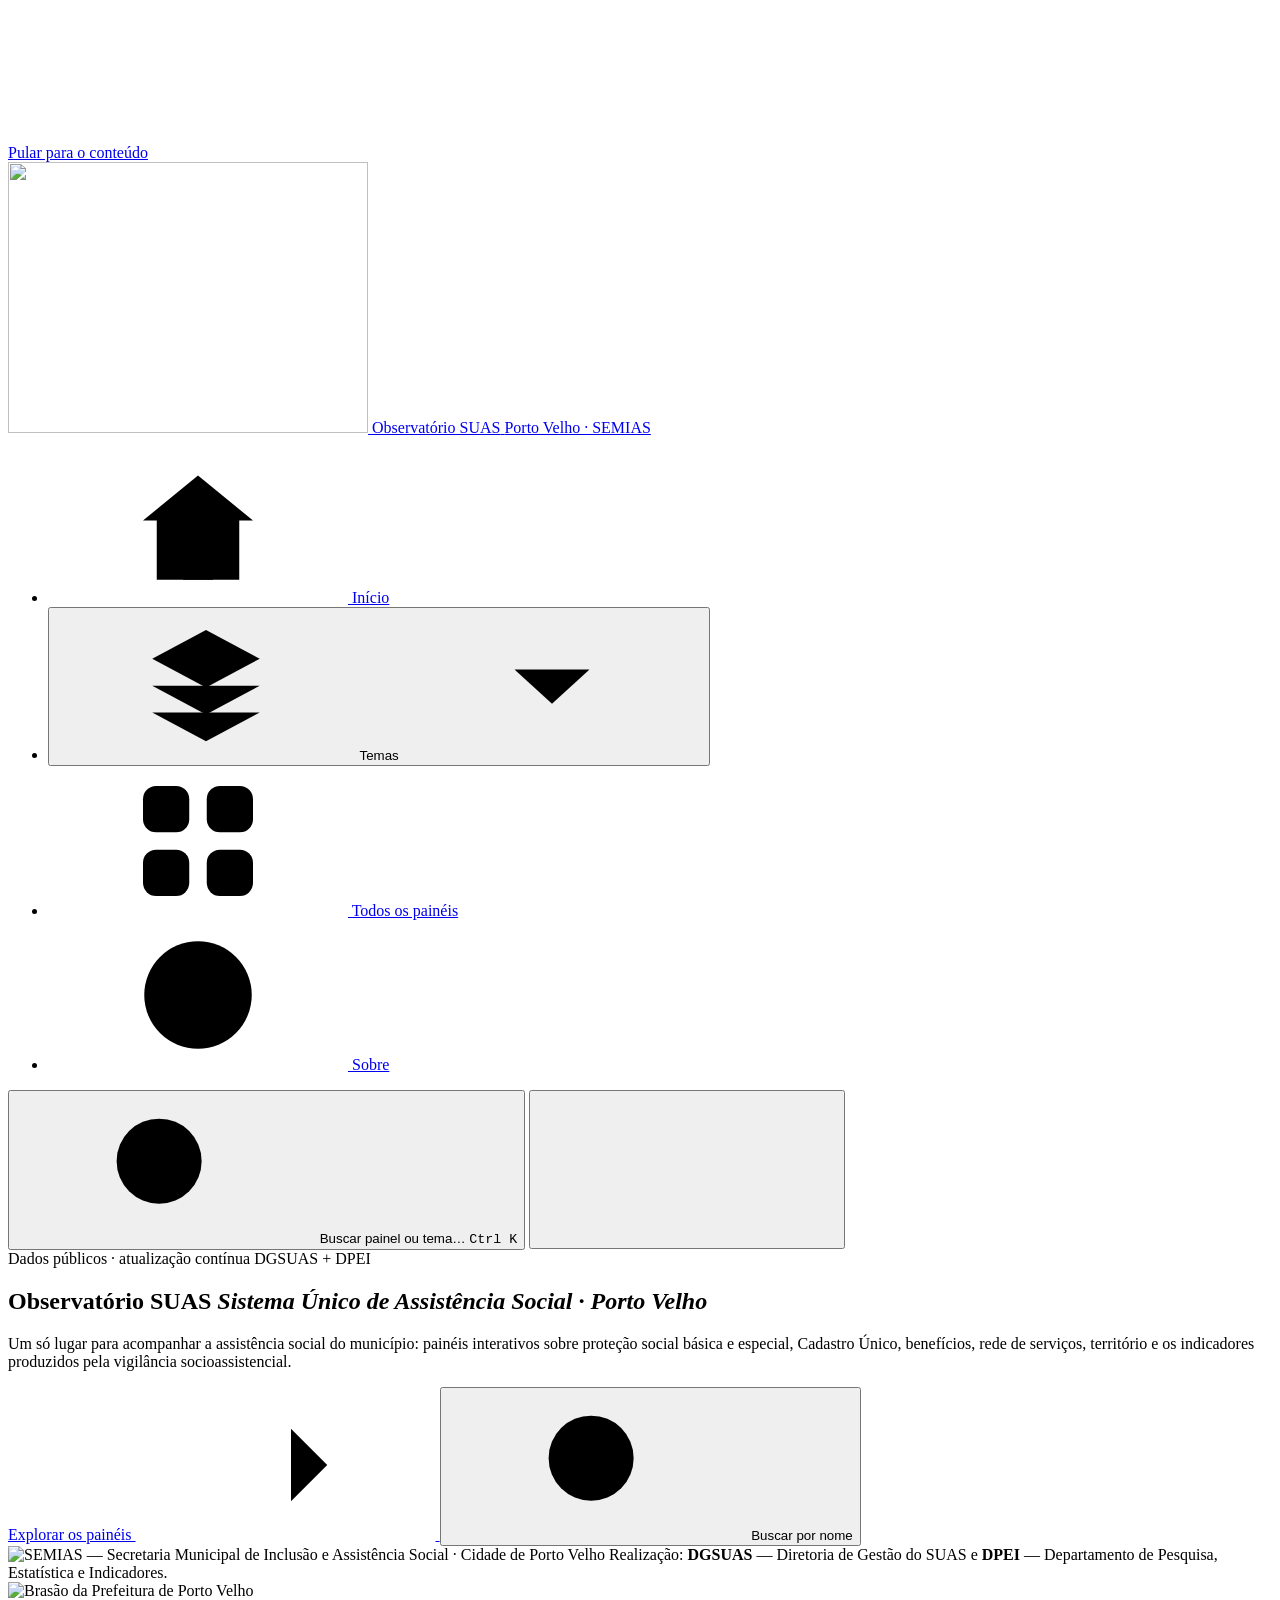
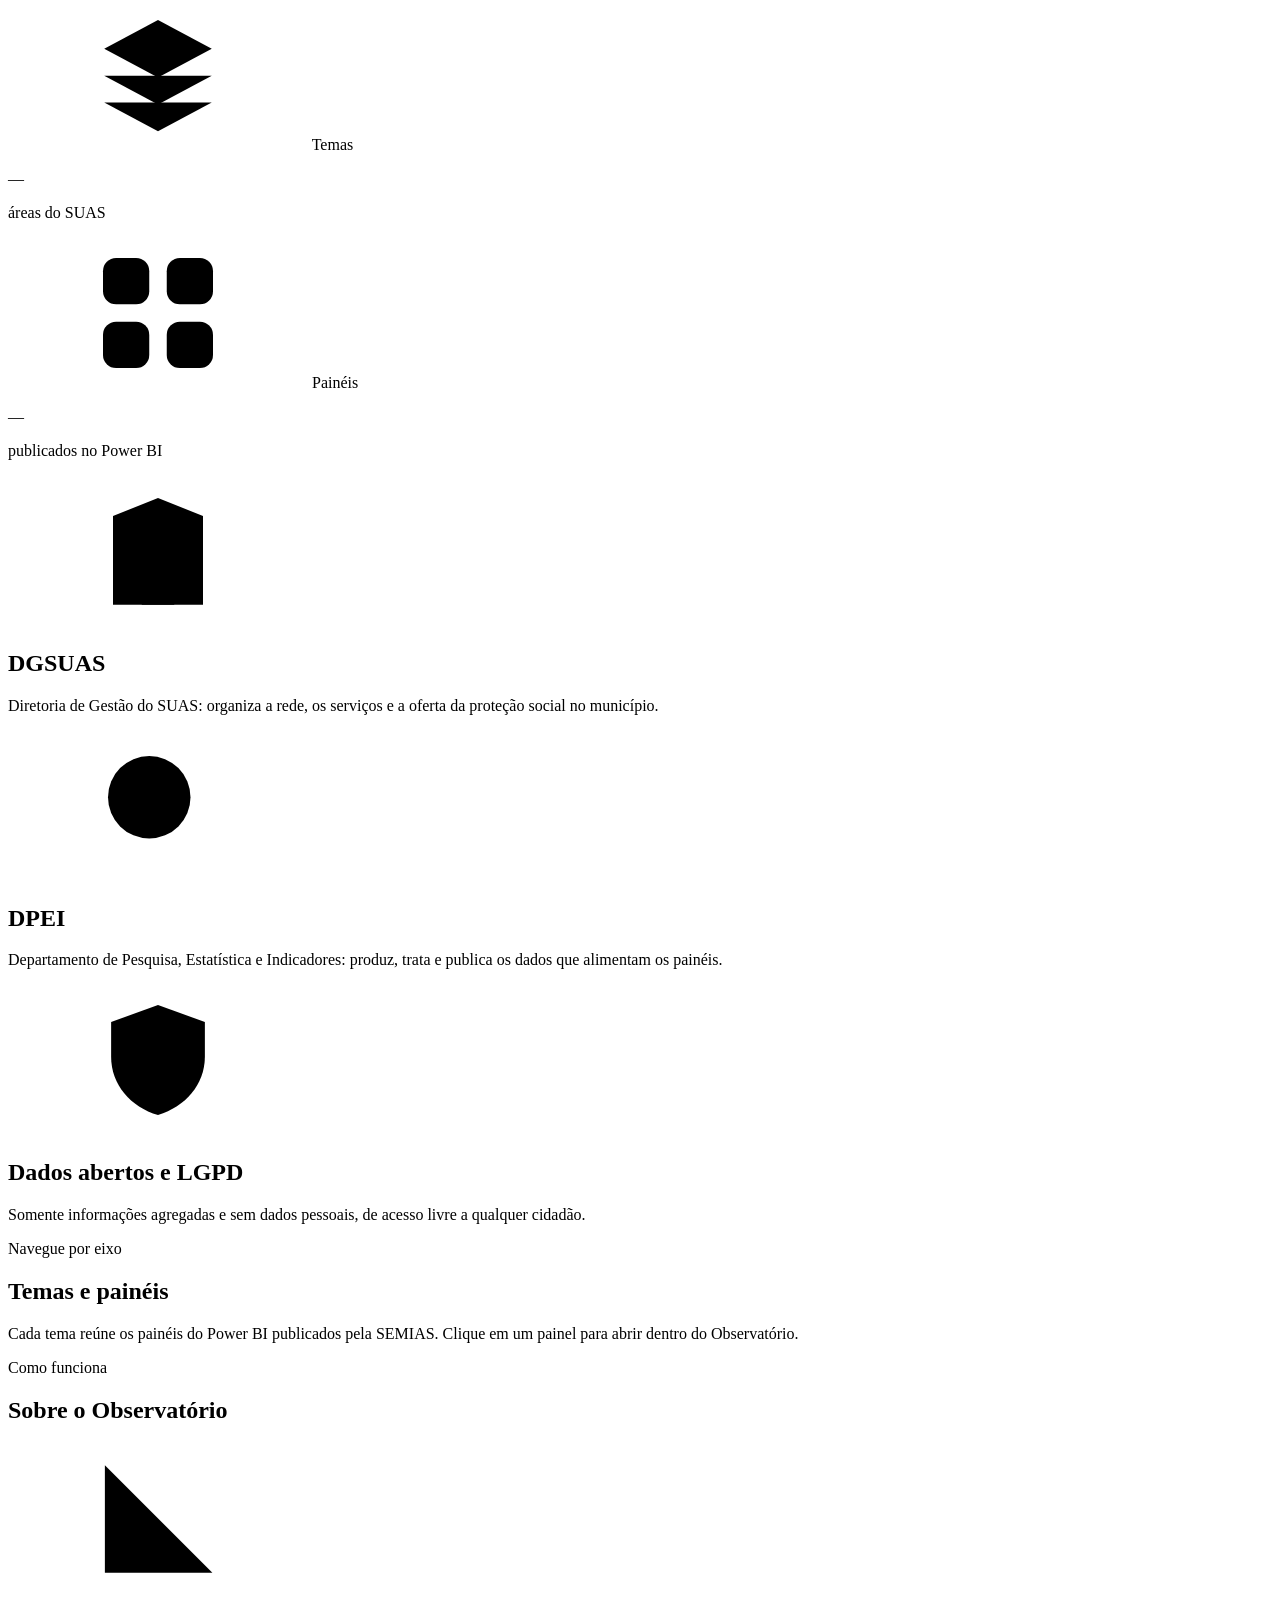
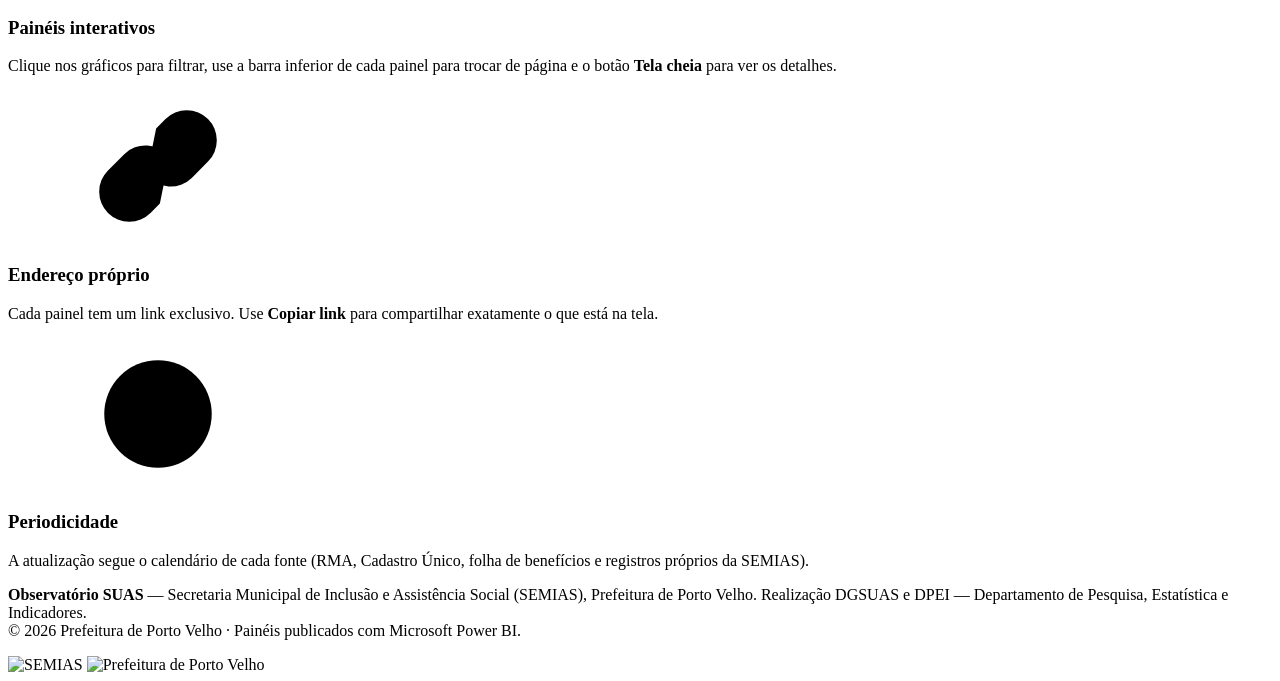
==== index.html @ 1fc196a1 "Add files via upload" ====
<!DOCTYPE html>
<html lang="pt-BR">
<head>
  <meta charset="utf-8">
  <meta name="viewport" content="width=device-width, initial-scale=1, viewport-fit=cover">
  <title>Observatório SUAS — Sistema Único de Assistência Social | Porto Velho</title>
  <meta name="description" content="Painéis públicos e interativos do Sistema Único de Assistência Social de Porto Velho. Realização: DGSUAS e DPEI — Departamento de Pesquisa, Estatística e Indicadores da SEMIAS.">

  <!-- Segurança: só executa scripts/estilos do próprio site e só incorpora iframes do Power BI -->
  <meta http-equiv="Content-Security-Policy" content="default-src 'self'; script-src 'self'; style-src 'self'; font-src 'self'; img-src 'self' data:; frame-src https://app.powerbi.com; connect-src 'self'; manifest-src 'self'; object-src 'none'; base-uri 'self'; form-action 'none'; upgrade-insecure-requests">
  <meta name="referrer" content="strict-origin-when-cross-origin">

  <!-- Identidade / PWA -->
  <meta name="theme-color" content="#eceff5">
  <meta name="color-scheme" content="light">
  <link rel="icon" href="assets/img/favicon.ico" sizes="any">
  <link rel="icon" href="assets/img/favicon-32.png" type="image/png" sizes="32x32">
  <link rel="apple-touch-icon" href="assets/img/apple-touch-icon.png">
  <link rel="manifest" href="site.webmanifest">

  <!-- Compartilhamento -->
  <meta property="og:type" content="website">
  <meta property="og:locale" content="pt_BR">
  <meta property="og:site_name" content="Observatório SUAS — Porto Velho">
  <meta property="og:title" content="Observatório SUAS — Sistema Único de Assistência Social">
  <meta property="og:description" content="Painéis públicos e interativos do SUAS em Porto Velho. Realização DGSUAS e DPEI/SEMIAS.">
  <meta property="og:image" content="assets/img/og-image.png">
  <meta property="og:image:width" content="1200">
  <meta property="og:image:height" content="630">
  <meta property="og:image:alt" content="Observatório SUAS — Prefeitura de Porto Velho">
  <meta name="twitter:card" content="summary_large_image">

  <!-- Desempenho -->
  <link rel="preload" href="assets/fonts/inter-latin-wght-normal.woff2" as="font" type="font/woff2" crossorigin>
  <link rel="preconnect" href="https://app.powerbi.com">
  <link rel="dns-prefetch" href="https://app.powerbi.com">

  <link rel="stylesheet" href="assets/css/styles.css">

  <script src="assets/js/catalogo.js" defer></script>
  <script src="assets/js/app.js" defer></script>

  <script type="application/ld+json">
  {
    "@context": "https://schema.org",
    "@type": "WebSite",
    "name": "Observatório SUAS — Porto Velho",
    "inLanguage": "pt-BR",
    "description": "Painéis públicos e interativos do Sistema Único de Assistência Social do município de Porto Velho (RO).",
    "publisher": {
      "@type": "GovernmentOrganization",
      "name": "Secretaria Municipal de Inclusão e Assistência Social (SEMIAS) — Prefeitura de Porto Velho"
    },
    "about": { "@type": "City", "name": "Porto Velho", "containedInPlace": { "@type": "State", "name": "Rondônia" } }
  }
  </script>
</head>
<body>
  <a class="pular-link" href="#principal">Pular para o conteúdo</a>

  <!-- ===================== ÍCONES (sprite SVG) =====================
       Traço de 1.65, cantos arredondados, geometria simples.
       Uso: <svg class="icone"><use href="#i-nome"/></svg>            -->
  <svg class="sprite" aria-hidden="true" focusable="false" xmlns="http://www.w3.org/2000/svg">
    <defs>
      <!-- Temas do SUAS -->
      <symbol id="i-radar" viewBox="0 0 24 24"><circle cx="12" cy="12" r="8.6"/><circle cx="12" cy="12" r="4.5"/><circle cx="12" cy="12" r="1"/><path d="M12 12 18.1 5.9"/></symbol>
      <symbol id="i-casa-coracao" viewBox="0 0 24 24"><path d="M3 10.6 12 3.4l9 7.2"/><path d="M5.5 9.6V20.3h13V9.6"/><path d="M12 17.6s-2.9-1.8-2.9-3.6a1.65 1.65 0 0 1 2.9-1 1.65 1.65 0 0 1 2.9 1c0 1.8-2.9 3.6-2.9 3.6z"/></symbol>
      <symbol id="i-escudo-pessoas" viewBox="0 0 24 24"><path d="M12 3.2 4.5 5.9v5.6c0 4.4 3.1 8 7.5 9.3 4.4-1.3 7.5-4.9 7.5-9.3V5.9z"/><circle cx="12" cy="10.2" r="2.1"/><path d="M8.5 16.6a3.7 3.7 0 0 1 7 0"/></symbol>
      <symbol id="i-identidade" viewBox="0 0 24 24"><rect x="2.6" y="5" width="18.8" height="14" rx="2.6"/><circle cx="8.6" cy="10.9" r="2"/><path d="M5.5 16.2a3.4 3.4 0 0 1 6.2 0"/><path d="M14.6 10h4.4M14.6 13.4h4.4"/></symbol>
      <symbol id="i-mao-moeda" viewBox="0 0 24 24"><circle cx="12" cy="6.8" r="3.4"/><path d="M12.2 4.8v4"/><path d="M13.2 5.6c-.3-.4-.7-.6-1.2-.6-.7 0-1.2.4-1.2.9s.5.8 1.2.9 1.2.4 1.2.9-.5 1-1.2 1c-.5 0-1-.2-1.2-.6"/><path d="M2.8 15h3.4l2.2 1.6h3.1a1.55 1.55 0 0 1 0 3.1H8.3"/><path d="M11.1 16.6h2.6l4.7-1.9a1.75 1.75 0 0 1 1.8 2.8l-4.3 3.1a3.7 3.7 0 0 1-2.2.7H6.4L2.8 19.6"/></symbol>
      <symbol id="i-grupo" viewBox="0 0 24 24"><circle cx="9" cy="8.8" r="3.1"/><path d="M3.2 18.6a5.8 5.8 0 0 1 11.6 0"/><path d="M16.2 6.4a3.1 3.1 0 0 1 0 5.4M17.9 14.5a5.7 5.7 0 0 1 3 4.1"/></symbol>
      <symbol id="i-cesta" viewBox="0 0 24 24"><path d="M3 9.4h18l-1.7 8.4a2.2 2.2 0 0 1-2.2 1.8H6.9a2.2 2.2 0 0 1-2.2-1.8z"/><path d="m8.5 9.4 2.6-5.2M15.5 9.4 12.9 4.2"/><path d="M9.4 13v3.2M14.6 13v3.2"/></symbol>
      <symbol id="i-rede" viewBox="0 0 24 24"><circle cx="12" cy="4.9" r="2.3"/><circle cx="5" cy="18" r="2.3"/><circle cx="19" cy="18" r="2.3"/><path d="m10.4 6.6-3.8 9.2M13.6 6.6l3.8 9.2M7.3 18h9.4"/></symbol>
      <symbol id="i-mapa" viewBox="0 0 24 24"><path d="M9 4.8 3.6 6.9v12.3L9 17.1l6 2.1 5.4-2.1V4.8L15 6.9z"/><path d="M9 4.8v12.3M15 6.9v12.3"/></symbol>
      <symbol id="i-grafico" viewBox="0 0 24 24"><path d="M3.5 3.4v17.2h17.2"/><path d="M7.6 16.8v-4.2M12 16.8V9.4M16.4 16.8V6.6"/></symbol>
      <symbol id="i-capacitacao" viewBox="0 0 24 24"><path d="M12 3.6 2.8 8.2 12 12.8l9.2-4.6z"/><path d="M6.6 10.6v4.6c0 1.6 2.4 2.9 5.4 2.9s5.4-1.3 5.4-2.9v-4.6"/><path d="M21.2 8.2v5.4"/></symbol>
      <symbol id="i-carteira" viewBox="0 0 24 24"><rect x="2.8" y="5.6" width="18.4" height="13.2" rx="2.6"/><path d="M2.8 9.6h18.4"/><circle cx="17.2" cy="14.4" r="1.15"/></symbol>
      <symbol id="i-balanca" viewBox="0 0 24 24"><path d="M12 6.4v13.4M8.4 19.8h7.2"/><path d="M4.6 7.6 12 6l7.4 1.6"/><path d="M2.4 13.4 4.6 8l2.2 5.4a2.4 2.4 0 0 1-4.4 0z"/><path d="M17.2 13.9 19.4 8.5l2.2 5.4a2.4 2.4 0 0 1-4.4 0z"/><circle cx="12" cy="4.6" r="1.1"/></symbol>
      <symbol id="i-predio" viewBox="0 0 24 24"><path d="M3 20.6h18"/><path d="M4.8 20.6V6.4L12 3.5l7.2 2.9v14.2"/><path d="M9.4 20.6v-4.4h5.2v4.4"/><path d="M9 8.9h1.6M13.4 8.9H15M9 12.5h1.6M13.4 12.5H15"/></symbol>
      <symbol id="i-lupa-dados" viewBox="0 0 24 24"><circle cx="10.6" cy="10.6" r="6.6"/><path d="m20 20-4.6-4.6"/><path d="M8.4 12.6v-2.2M10.6 12.6V8.4M12.8 12.6V9.6"/></symbol>

      <!-- Interface -->
      <symbol id="i-inicio" viewBox="0 0 24 24"><path d="M3.2 10.8 12 3.6l8.8 7.2"/><path d="M5.4 9.8v10.5h13.2V9.8"/><path d="M9.6 20.3v-5.4h4.8v5.4"/></symbol>
      <symbol id="i-camadas" viewBox="0 0 24 24"><path d="m12 3.2 8.6 4.6L12 12.4 3.4 7.8z"/><path d="m3.4 12.1 8.6 4.6 8.6-4.6"/><path d="m3.4 16.4 8.6 4.6 8.6-4.6"/></symbol>
      <symbol id="i-grade" viewBox="0 0 24 24"><rect x="3.2" y="3.2" width="7.4" height="7.4" rx="2.1"/><rect x="13.4" y="3.2" width="7.4" height="7.4" rx="2.1"/><rect x="3.2" y="13.4" width="7.4" height="7.4" rx="2.1"/><rect x="13.4" y="13.4" width="7.4" height="7.4" rx="2.1"/></symbol>
      <symbol id="i-seta-baixo" viewBox="0 0 24 24"><path d="m6 9.5 6 5.5 6-5.5"/></symbol>
      <symbol id="i-seta-direita" viewBox="0 0 24 24"><path d="M4.6 12h14"/><path d="m12.8 6.2 5.8 5.8-5.8 5.8"/></symbol>
      <symbol id="i-seta-cima" viewBox="0 0 24 24"><path d="M12 19.6V4.8"/><path d="m6.2 10.6 5.8-5.8 5.8 5.8"/></symbol>
      <symbol id="i-menu" viewBox="0 0 24 24"><path d="M4 7.2h16M4 12h16M4 16.8h16"/></symbol>
      <symbol id="i-fechar" viewBox="0 0 24 24"><path d="m6.2 6.2 11.6 11.6M17.8 6.2 6.2 17.8"/></symbol>
      <symbol id="i-busca" viewBox="0 0 24 24"><circle cx="10.9" cy="10.9" r="6.8"/><path d="m20 20-4.3-4.3"/></symbol>
      <symbol id="i-recarregar" viewBox="0 0 24 24"><path d="M20.2 11.3a8.2 8.2 0 1 0-2.4 6"/><path d="M20.4 4.6v6.8h-6.8"/></symbol>
      <symbol id="i-link" viewBox="0 0 24 24"><path d="M10.2 13.4a4.8 4.8 0 0 0 7.2.5l2.6-2.6a4.8 4.8 0 1 0-6.8-6.8l-1.5 1.5"/><path d="M13.8 10.6a4.8 4.8 0 0 0-7.2-.5L4 12.7a4.8 4.8 0 1 0 6.8 6.8l1.5-1.5"/></symbol>
      <symbol id="i-nova-aba" viewBox="0 0 24 24"><path d="M14 4.2h5.8V10"/><path d="M19.8 4.2 11.4 12.6"/><path d="M18 14.2v5.1a1.6 1.6 0 0 1-1.6 1.6H5a1.6 1.6 0 0 1-1.6-1.6V7.9A1.6 1.6 0 0 1 5 6.3h5.1"/></symbol>
      <symbol id="i-tela-cheia" viewBox="0 0 24 24"><path d="M4 9.2V4h5.2M20 9.2V4h-5.2M4 14.8V20h5.2M20 14.8V20h-5.2"/></symbol>
      <symbol id="i-sair-tela-cheia" viewBox="0 0 24 24"><path d="M9.2 4v5.2H4M14.8 4v5.2H20M9.2 20v-5.2H4M14.8 20v-5.2H20"/></symbol>
      <symbol id="i-info" viewBox="0 0 24 24"><circle cx="12" cy="12" r="8.6"/><path d="M12 11.2v5M12 7.9h.01"/></symbol>
      <symbol id="i-alerta" viewBox="0 0 24 24"><path d="M10.6 4.3 2.7 18a1.6 1.6 0 0 0 1.4 2.4h15.8a1.6 1.6 0 0 0 1.4-2.4L13.4 4.3a1.6 1.6 0 0 0-2.8 0z"/><path d="M12 9.6v4.3M12 17.2h.01"/></symbol>
      <symbol id="i-relogio" viewBox="0 0 24 24"><circle cx="12" cy="12" r="8.6"/><path d="M12 7.2V12l3.1 1.9"/></symbol>
      <symbol id="i-enter" viewBox="0 0 24 24"><path d="M19.6 5v5.6a2.2 2.2 0 0 1-2.2 2.2H4.6"/><path d="m8.6 8.6-4 4.2 4 4.2"/></symbol>
      <symbol id="i-escudo-ok" viewBox="0 0 24 24"><path d="M12 3.2 4.5 5.9v5.6c0 4.4 3.1 8 7.5 9.3 4.4-1.3 7.5-4.9 7.5-9.3V5.9z"/><path d="m8.8 11.9 2.2 2.2 4.2-4.3"/></symbol>
    </defs>
  </svg>

  <div class="app" data-vista="inicio">

    <!-- ===================== BARRA SUPERIOR ===================== -->
    <header class="barra vidro">
      <a class="marca" href="#/" aria-label="Observatório SUAS — página inicial">
        <img class="marca__simbolo" src="assets/img/simbolo-pvh.png" alt="" width="360" height="271" decoding="async">
        <span class="marca__texto">
          <span class="marca__nome">Observatório SUAS</span>
          <span class="marca__sub">Porto Velho · SEMIAS</span>
        </span>
      </a>

      <span class="barra__divisor" aria-hidden="true"></span>

      <nav aria-label="Navegação principal">
        <ul class="menu" role="list">
          <li>
            <a class="menu__botao" href="#/" data-rota-inicio>
              <svg class="icone" aria-hidden="true" focusable="false"><use href="#i-inicio"/></svg>
              Início
            </a>
          </li>
          <li>
            <button class="menu__botao" id="botao-mega" type="button" aria-expanded="false" aria-controls="mega" aria-haspopup="true">
              <svg class="icone" aria-hidden="true" focusable="false"><use href="#i-camadas"/></svg>
              Temas
              <svg class="icone menu__seta" aria-hidden="true" focusable="false"><use href="#i-seta-baixo"/></svg>
            </button>
          </li>
          <li>
            <a class="menu__botao" href="#/#temas" data-ancora="temas">
              <svg class="icone" aria-hidden="true" focusable="false"><use href="#i-grade"/></svg>
              Todos os painéis
            </a>
          </li>
          <li>
            <a class="menu__botao" href="#/#sobre" data-ancora="sobre">
              <svg class="icone" aria-hidden="true" focusable="false"><use href="#i-info"/></svg>
              Sobre
            </a>
          </li>
        </ul>
      </nav>

      <div class="barra__acoes">
        <button class="busca-gatilho" id="abrir-paleta" type="button" aria-haspopup="dialog">
          <svg class="icone" aria-hidden="true" focusable="false"><use href="#i-busca"/></svg>
          <span class="busca-gatilho__texto">Buscar painel ou tema…</span>
          <kbd class="tecla" aria-hidden="true">Ctrl K</kbd>
        </button>
        <button class="botao-icone barra__hamburguer" id="botao-gaveta" type="button" aria-expanded="false" aria-controls="gaveta" aria-label="Abrir menu">
          <svg class="icone" aria-hidden="true" focusable="false"><use href="#i-menu"/></svg>
        </button>
      </div>

      <!-- Mega-menu de temas -->
      <div class="mega" id="mega" role="region" aria-label="Temas do Observatório" hidden>
        <div class="mega__cabecalho">
          <span class="rotulo">Temas do SUAS</span>
          <p class="mega__dica">Use <kbd class="tecla">Ctrl K</kbd> para buscar um painel pelo nome.</p>
        </div>
        <ul class="mega__grade" id="mega-grade" role="list"></ul>
      </div>
    </header>

    <!-- ===================== CONTEÚDO ===================== -->
    <main class="principal" id="principal" tabindex="-1">

      <!-- ---------- Página inicial ---------- -->
      <section class="vista vista--inicio" id="vista-inicio" aria-labelledby="titulo-inicio">

        <div class="heroi">
          <div class="heroi__painel vidro">
            <div class="heroi__topo">
              <span class="selo"><span class="selo__ponto"></span> Dados públicos · atualização contínua</span>
              <span class="selo"><span class="selo__ponto selo__ponto--azul"></span> DGSUAS + DPEI</span>
            </div>

            <h1 class="heroi__titulo" id="titulo-inicio" tabindex="-1" data-foco>
              Observatório SUAS
              <em>Sistema Único de Assistência Social · Porto Velho</em>
            </h1>

            <p class="heroi__descricao">
              Um só lugar para acompanhar a assistência social do município: painéis interativos sobre
              proteção social básica e especial, Cadastro Único, benefícios, rede de serviços, território
              e os indicadores produzidos pela vigilância socioassistencial.
            </p>

            <div class="heroi__acoes">
              <a class="botao botao--principal" href="#/#temas" data-ancora="temas">
                Explorar os painéis
                <svg class="icone" aria-hidden="true" focusable="false"><use href="#i-seta-direita"/></svg>
              </a>
              <button class="botao" type="button" id="heroi-buscar">
                <svg class="icone" aria-hidden="true" focusable="false"><use href="#i-busca"/></svg>
                Buscar por nome
              </button>
            </div>

            <div class="heroi__assinatura">
              <img src="assets/img/semias.png" alt="SEMIAS — Secretaria Municipal de Inclusão e Assistência Social · Cidade de Porto Velho" width="1000" height="213" loading="lazy" decoding="async">
              <span>
                Realização: <strong>DGSUAS</strong> — Diretoria de Gestão do SUAS e
                <strong>DPEI</strong> — Departamento de Pesquisa, Estatística e Indicadores.
              </span>
            </div>
          </div>

          <div class="aparte">
            <div class="vitrine vidro">
              <img class="vitrine__brasao" src="assets/img/brasao-pvh.png" alt="Brasão da Prefeitura de Porto Velho" width="420" height="561" loading="lazy" decoding="async">
            </div>
            <div class="indicadores">
              <div class="indicador vidro vidro--fino">
                <span class="indicador__rotulo">
                  <svg class="icone" aria-hidden="true" focusable="false"><use href="#i-camadas"/></svg>
                  Temas
                </span>
                <p class="indicador__valor" id="total-temas">—</p>
                <p class="indicador__nota">áreas do SUAS</p>
              </div>
              <div class="indicador indicador--verde vidro vidro--fino">
                <span class="indicador__rotulo">
                  <svg class="icone" aria-hidden="true" focusable="false"><use href="#i-grade"/></svg>
                  Painéis
                </span>
                <p class="indicador__valor" id="total-paineis">—</p>
                <p class="indicador__nota">publicados no Power BI</p>
              </div>
            </div>
          </div>
        </div>

        <div class="faixa">
          <div class="faixa__item vidro vidro--fino">
            <span class="faixa__icone"><svg class="icone" aria-hidden="true" focusable="false"><use href="#i-predio"/></svg></span>
            <div>
              <h2 class="faixa__titulo">DGSUAS</h2>
              <p class="faixa__texto">Diretoria de Gestão do SUAS: organiza a rede, os serviços e a oferta da proteção social no município.</p>
            </div>
          </div>
          <div class="faixa__item faixa__item--verde vidro vidro--fino">
            <span class="faixa__icone"><svg class="icone" aria-hidden="true" focusable="false"><use href="#i-lupa-dados"/></svg></span>
            <div>
              <h2 class="faixa__titulo">DPEI</h2>
              <p class="faixa__texto">Departamento de Pesquisa, Estatística e Indicadores: produz, trata e publica os dados que alimentam os painéis.</p>
            </div>
          </div>
          <div class="faixa__item faixa__item--amarelo vidro vidro--fino">
            <span class="faixa__icone"><svg class="icone" aria-hidden="true" focusable="false"><use href="#i-escudo-ok"/></svg></span>
            <div>
              <h2 class="faixa__titulo">Dados abertos e LGPD</h2>
              <p class="faixa__texto">Somente informações agregadas e sem dados pessoais, de acesso livre a qualquer cidadão.</p>
            </div>
          </div>
        </div>

        <div class="secao-topo" id="temas" tabindex="-1">
          <div class="secao-topo__texto">
            <span class="rotulo">Navegue por eixo</span>
            <h2 class="secao-titulo">Temas e painéis</h2>
            <p class="secao-descricao">Cada tema reúne os painéis do Power BI publicados pela SEMIAS. Clique em um painel para abrir dentro do Observatório.</p>
          </div>
          <div class="filtros" id="filtros" role="group" aria-label="Filtrar temas por eixo"></div>
        </div>

        <ul class="grade anima-entrada" id="grade-temas" role="list"></ul>
        <p class="grade__vazio vidro vidro--fino" id="grade-vazia" hidden>Nenhum tema neste eixo.</p>

        <div class="secao-topo" id="sobre" tabindex="-1">
          <div class="secao-topo__texto">
            <span class="rotulo">Como funciona</span>
            <h2 class="secao-titulo">Sobre o Observatório</h2>
          </div>
        </div>

        <div class="faixa">
          <div class="faixa__item vidro vidro--fino">
            <span class="faixa__icone"><svg class="icone" aria-hidden="true" focusable="false"><use href="#i-grafico"/></svg></span>
            <div>
              <h3 class="faixa__titulo">Painéis interativos</h3>
              <p class="faixa__texto">Clique nos gráficos para filtrar, use a barra inferior de cada painel para trocar de página e o botão <strong>Tela cheia</strong> para ver os detalhes.</p>
            </div>
          </div>
          <div class="faixa__item faixa__item--verde vidro vidro--fino">
            <span class="faixa__icone"><svg class="icone" aria-hidden="true" focusable="false"><use href="#i-link"/></svg></span>
            <div>
              <h3 class="faixa__titulo">Endereço próprio</h3>
              <p class="faixa__texto">Cada painel tem um link exclusivo. Use <strong>Copiar link</strong> para compartilhar exatamente o que está na tela.</p>
            </div>
          </div>
          <div class="faixa__item faixa__item--amarelo vidro vidro--fino">
            <span class="faixa__icone"><svg class="icone" aria-hidden="true" focusable="false"><use href="#i-relogio"/></svg></span>
            <div>
              <h3 class="faixa__titulo">Periodicidade</h3>
              <p class="faixa__texto">A atualização segue o calendário de cada fonte (RMA, Cadastro Único, folha de benefícios e registros próprios da SEMIAS).</p>
            </div>
          </div>
        </div>

        <footer class="rodape vidro">
          <p class="rodape__texto">
            <strong>Observatório SUAS</strong> — Secretaria Municipal de Inclusão e Assistência Social (SEMIAS),
            Prefeitura de Porto Velho. Realização DGSUAS e DPEI — Departamento de Pesquisa, Estatística e Indicadores.<br>
            © <span id="ano-atual">2026</span> Prefeitura de Porto Velho · Painéis publicados com Microsoft Power BI.
          </p>
          <div class="rodape__marcas">
            <img src="assets/img/semias.png" alt="SEMIAS" width="1000" height="213" loading="lazy" decoding="async">
            <img class="rodape__brasao" src="assets/img/brasao-pvh.png" alt="Prefeitura de Porto Velho" width="420" height="561" loading="lazy" decoding="async">
          </div>
        </footer>
      </section>

      <!-- ---------- Painel selecionado ---------- -->
      <section class="vista vista--painel" id="vista-painel" aria-labelledby="titulo-painel" hidden>
        <div class="contexto vidro">
          <nav class="migalhas" id="migalhas" aria-label="Você está aqui"><ol></ol></nav>
          <div class="contexto__acoes" id="acoes-painel">
            <button class="acao" id="acao-recarregar" type="button" title="Recarregar painel">
              <svg class="icone" aria-hidden="true" focusable="false"><use href="#i-recarregar"/></svg>
              <span class="acao__texto">Recarregar</span>
            </button>
            <button class="acao" id="acao-copiar" type="button" title="Copiar o link deste painel">
              <svg class="icone" aria-hidden="true" focusable="false"><use href="#i-link"/></svg>
              <span class="acao__texto">Copiar link</span>
            </button>
            <a class="acao" id="acao-nova-aba" href="#" target="_blank" rel="noopener noreferrer" title="Abrir no Power BI em nova aba">
              <svg class="icone" aria-hidden="true" focusable="false"><use href="#i-nova-aba"/></svg>
              <span class="acao__texto">Nova aba</span>
            </a>
            <button class="acao acao--principal" id="acao-tela-cheia" type="button" aria-pressed="false" title="Ver em tela cheia">
              <svg class="icone" aria-hidden="true" focusable="false"><use href="#i-tela-cheia"/></svg>
              <span class="acao__texto">Tela cheia</span>
            </button>
          </div>
          <h1 class="contexto__titulo" id="titulo-painel" tabindex="-1" data-foco>Painel</h1>
        </div>

        <nav class="abas vidro vidro--fino" id="abas" aria-label="Painéis deste tema" hidden></nav>

        <div class="palco-moldura vidro" id="palco-moldura">
          <div class="palco" id="palco">
            <div class="carregando" id="carregando" role="status">
              <div class="esqueleto" aria-hidden="true">
                <span class="esqueleto__linha esqueleto__linha--topo">
                  <span class="esqueleto__bloco"></span><span class="esqueleto__bloco"></span><span class="esqueleto__bloco"></span>
                </span>
                <span class="esqueleto__linha esqueleto__linha--kpi">
                  <span class="esqueleto__bloco"></span><span class="esqueleto__bloco"></span><span class="esqueleto__bloco"></span><span class="esqueleto__bloco"></span>
                </span>
                <span class="esqueleto__linha esqueleto__linha--grafico">
                  <span class="esqueleto__bloco"></span><span class="esqueleto__bloco"></span>
                </span>
              </div>
              <p class="carregando__rodape">Carregando painel…</p>
            </div>

            <div class="aviso" id="aviso-lentidao" role="status" hidden>
              <p><strong>O painel está demorando para carregar.</strong><br>A conexão pode estar lenta ou o Power BI indisponível no momento.</p>
              <a class="botao botao--principal" id="aviso-nova-aba" href="#" target="_blank" rel="noopener noreferrer">
                Abrir direto no Power BI
                <svg class="icone" aria-hidden="true" focusable="false"><use href="#i-nova-aba"/></svg>
              </a>
            </div>

            <div class="pendente" id="pendente" hidden>
              <div class="pendente__caixa">
                <span class="pendente__icone"><svg class="icone" aria-hidden="true" focusable="false"><use href="#i-alerta"/></svg></span>
                <h2>Painel ainda não publicado</h2>
                <p>Este painel já está previsto na estrutura do Observatório, mas o link do Power BI ainda não foi informado.</p>
                <p>Para publicá-lo, adicione o endereço em <code>assets/js/catalogo.js</code>.</p>
              </div>
            </div>
          </div>
        </div>
      </section>

      <!-- ---------- Rota inexistente ---------- -->
      <section class="vista vista--vazia" id="vista-nao-encontrado" aria-labelledby="titulo-404" hidden>
        <div class="estado-vazio vidro">
          <p class="estado-vazio__codigo" aria-hidden="true">404</p>
          <h1 id="titulo-404" tabindex="-1" data-foco>Painel não encontrado</h1>
          <p>O endereço pode ter mudado ou o painel foi removido. Procure pelo tema no menu ou volte ao início.</p>
          <a class="botao botao--principal" href="#/">
            Voltar ao início
            <svg class="icone" aria-hidden="true" focusable="false"><use href="#i-seta-direita"/></svg>
          </a>
        </div>
      </section>
    </main>
  </div>

  <!-- ===================== GAVETA (mobile) ===================== -->
  <div class="scrim" id="scrim" hidden></div>
  <aside class="gaveta" id="gaveta" aria-label="Menu de temas" hidden>
    <div class="gaveta__cabecalho">
      <span class="rotulo">Temas do SUAS</span>
      <button class="botao-icone" id="fechar-gaveta" type="button" aria-label="Fechar menu">
        <svg class="icone" aria-hidden="true" focusable="false"><use href="#i-fechar"/></svg>
      </button>
    </div>
    <ul class="gaveta__lista" id="gaveta-lista" role="list"></ul>
  </aside>

  <!-- ===================== PALETA DE COMANDOS ===================== -->
  <div class="paleta" id="paleta" role="dialog" aria-modal="true" aria-labelledby="paleta-titulo" hidden>
    <div class="paleta__caixa">
      <h2 class="sr-only" id="paleta-titulo">Buscar painel ou tema</h2>
      <div class="paleta__campo-area">
        <svg class="icone" aria-hidden="true" focusable="false"><use href="#i-busca"/></svg>
        <input class="paleta__campo" id="paleta-campo" type="search" placeholder="Digite o nome de um painel ou tema…"
               autocomplete="off" spellcheck="false" enterkeyhint="go" role="combobox"
               aria-expanded="true" aria-controls="paleta-resultados" aria-autocomplete="list">
        <button class="botao-icone" id="paleta-fechar" type="button" aria-label="Fechar busca">
          <svg class="icone" aria-hidden="true" focusable="false"><use href="#i-fechar"/></svg>
        </button>
      </div>
      <ul class="paleta__resultados" id="paleta-resultados" role="listbox" aria-label="Resultados"></ul>
      <p class="paleta__vazio" id="paleta-vazio" hidden>Nenhum painel encontrado.</p>
      <div class="paleta__rodape">
        <span><kbd class="tecla">↑</kbd><kbd class="tecla">↓</kbd> navegar</span>
        <span><kbd class="tecla">Enter</kbd> abrir</span>
        <span><kbd class="tecla">Esc</kbd> fechar</span>
      </div>
    </div>
  </div>

  <button class="voltar-topo" id="voltar-topo" type="button" aria-label="Voltar ao topo" hidden>
    <svg class="icone" aria-hidden="true" focusable="false"><use href="#i-seta-cima"/></svg>
  </button>

  <div class="toast" id="toast" role="status" aria-live="polite"></div>
  <div class="sr-only" id="anunciador" aria-live="polite" aria-atomic="true"></div>

  <noscript>
    <div class="sem-js">
      <p><strong>Este site precisa de JavaScript</strong> para exibir o menu e os painéis. Ative o JavaScript no navegador e recarregue a página.</p>
    </div>
  </noscript>
</body>
</html>
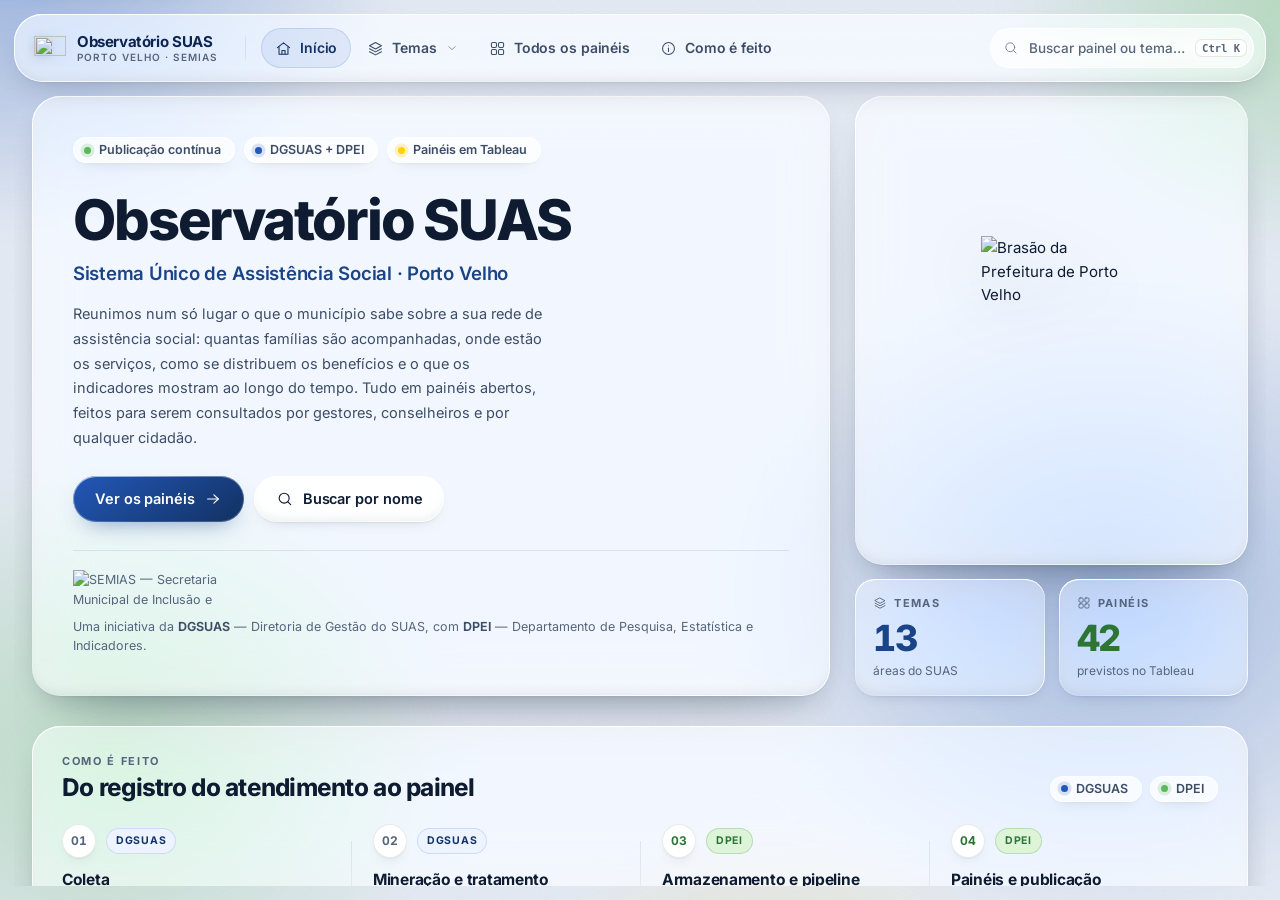
==== commit 976231f4: "Add files via upload" ====
--- a/index.html
+++ b/index.html
@@ -4,14 +4,17 @@
   <meta charset="utf-8">
   <meta name="viewport" content="width=device-width, initial-scale=1, viewport-fit=cover">
   <title>Observatório SUAS — Sistema Único de Assistência Social | Porto Velho</title>
-  <meta name="description" content="Painéis públicos e interativos do Sistema Único de Assistência Social de Porto Velho. Realização: DGSUAS e DPEI — Departamento de Pesquisa, Estatística e Indicadores da SEMIAS.">
-
-  <!-- Segurança: só executa scripts/estilos do próprio site e só incorpora iframes do Power BI -->
-  <meta http-equiv="Content-Security-Policy" content="default-src 'self'; script-src 'self'; style-src 'self'; font-src 'self'; img-src 'self' data:; frame-src https://app.powerbi.com; connect-src 'self'; manifest-src 'self'; object-src 'none'; base-uri 'self'; form-action 'none'; upgrade-insecure-requests">
+  <meta name="description" content="Painéis públicos e interativos do Sistema Único de Assistência Social de Porto Velho. Dados coletados e tratados pela DGSUAS; estruturação, painéis e manutenção pelo DPEI — Departamento de Pesquisa, Estatística e Indicadores da SEMIAS.">
+
+  <!-- Segurança: só executa scripts/estilos do próprio site e só incorpora iframes do Tableau -->
+  <meta http-equiv="Content-Security-Policy" content="default-src 'self'; script-src 'self'; style-src 'self'; font-src 'self'; img-src 'self' data:; frame-src https://public.tableau.com https://*.tableau.com; connect-src 'self'; manifest-src 'self'; object-src 'none'; base-uri 'self'; form-action 'none'; upgrade-insecure-requests">
   <meta name="referrer" content="strict-origin-when-cross-origin">
 
+  <!-- Endereço público (ajuste se o domínio mudar) -->
+  <link rel="canonical" href="https://dgsuas-observatorio.github.io/obnservatorio_suas/">
+
   <!-- Identidade / PWA -->
-  <meta name="theme-color" content="#eceff5">
+  <meta name="theme-color" content="#e9edf4">
   <meta name="color-scheme" content="light">
   <link rel="icon" href="assets/img/favicon.ico" sizes="any">
   <link rel="icon" href="assets/img/favicon-32.png" type="image/png" sizes="32x32">
@@ -22,6 +25,7 @@
   <meta property="og:type" content="website">
   <meta property="og:locale" content="pt_BR">
   <meta property="og:site_name" content="Observatório SUAS — Porto Velho">
+  <meta property="og:url" content="https://dgsuas-observatorio.github.io/obnservatorio_suas/">
   <meta property="og:title" content="Observatório SUAS — Sistema Único de Assistência Social">
   <meta property="og:description" content="Painéis públicos e interativos do SUAS em Porto Velho. Realização DGSUAS e DPEI/SEMIAS.">
   <meta property="og:image" content="assets/img/og-image.png">
@@ -32,8 +36,8 @@
 
   <!-- Desempenho -->
   <link rel="preload" href="assets/fonts/inter-latin-wght-normal.woff2" as="font" type="font/woff2" crossorigin>
-  <link rel="preconnect" href="https://app.powerbi.com">
-  <link rel="dns-prefetch" href="https://app.powerbi.com">
+  <link rel="preconnect" href="https://public.tableau.com">
+  <link rel="dns-prefetch" href="https://public.tableau.com">
 
   <link rel="stylesheet" href="assets/css/styles.css">
 
@@ -45,6 +49,7 @@
     "@context": "https://schema.org",
     "@type": "WebSite",
     "name": "Observatório SUAS — Porto Velho",
+    "url": "https://dgsuas-observatorio.github.io/obnservatorio_suas/",
     "inLanguage": "pt-BR",
     "description": "Painéis públicos e interativos do Sistema Único de Assistência Social do município de Porto Velho (RO).",
     "publisher": {
@@ -56,57 +61,64 @@
   </script>
 </head>
 <body>
-  <a class="pular-link" href="#principal">Pular para o conteúdo</a>
-
-  <!-- ===================== ÍCONES (sprite SVG) =====================
-       Traço de 1.65, cantos arredondados, geometria simples.
-       Uso: <svg class="icone"><use href="#i-nome"/></svg>            -->
+  <a class="pular-link" href="#principal" id="pular-link">Pular para o conteúdo</a>
+
+  <!-- ===================== ÍCONES =====================
+       Conjunto linear (outline) desenhado em grade de 24 px, traço 1.5,
+       terminações arredondadas. Sem preenchimento, sem biblioteca externa.
+       Uso: <svg class="icone"><use href="#i-nome"/></svg>              -->
   <svg class="sprite" aria-hidden="true" focusable="false" xmlns="http://www.w3.org/2000/svg">
     <defs>
       <!-- Temas do SUAS -->
-      <symbol id="i-radar" viewBox="0 0 24 24"><circle cx="12" cy="12" r="8.6"/><circle cx="12" cy="12" r="4.5"/><circle cx="12" cy="12" r="1"/><path d="M12 12 18.1 5.9"/></symbol>
-      <symbol id="i-casa-coracao" viewBox="0 0 24 24"><path d="M3 10.6 12 3.4l9 7.2"/><path d="M5.5 9.6V20.3h13V9.6"/><path d="M12 17.6s-2.9-1.8-2.9-3.6a1.65 1.65 0 0 1 2.9-1 1.65 1.65 0 0 1 2.9 1c0 1.8-2.9 3.6-2.9 3.6z"/></symbol>
-      <symbol id="i-escudo-pessoas" viewBox="0 0 24 24"><path d="M12 3.2 4.5 5.9v5.6c0 4.4 3.1 8 7.5 9.3 4.4-1.3 7.5-4.9 7.5-9.3V5.9z"/><circle cx="12" cy="10.2" r="2.1"/><path d="M8.5 16.6a3.7 3.7 0 0 1 7 0"/></symbol>
-      <symbol id="i-identidade" viewBox="0 0 24 24"><rect x="2.6" y="5" width="18.8" height="14" rx="2.6"/><circle cx="8.6" cy="10.9" r="2"/><path d="M5.5 16.2a3.4 3.4 0 0 1 6.2 0"/><path d="M14.6 10h4.4M14.6 13.4h4.4"/></symbol>
-      <symbol id="i-mao-moeda" viewBox="0 0 24 24"><circle cx="12" cy="6.8" r="3.4"/><path d="M12.2 4.8v4"/><path d="M13.2 5.6c-.3-.4-.7-.6-1.2-.6-.7 0-1.2.4-1.2.9s.5.8 1.2.9 1.2.4 1.2.9-.5 1-1.2 1c-.5 0-1-.2-1.2-.6"/><path d="M2.8 15h3.4l2.2 1.6h3.1a1.55 1.55 0 0 1 0 3.1H8.3"/><path d="M11.1 16.6h2.6l4.7-1.9a1.75 1.75 0 0 1 1.8 2.8l-4.3 3.1a3.7 3.7 0 0 1-2.2.7H6.4L2.8 19.6"/></symbol>
-      <symbol id="i-grupo" viewBox="0 0 24 24"><circle cx="9" cy="8.8" r="3.1"/><path d="M3.2 18.6a5.8 5.8 0 0 1 11.6 0"/><path d="M16.2 6.4a3.1 3.1 0 0 1 0 5.4M17.9 14.5a5.7 5.7 0 0 1 3 4.1"/></symbol>
-      <symbol id="i-cesta" viewBox="0 0 24 24"><path d="M3 9.4h18l-1.7 8.4a2.2 2.2 0 0 1-2.2 1.8H6.9a2.2 2.2 0 0 1-2.2-1.8z"/><path d="m8.5 9.4 2.6-5.2M15.5 9.4 12.9 4.2"/><path d="M9.4 13v3.2M14.6 13v3.2"/></symbol>
-      <symbol id="i-rede" viewBox="0 0 24 24"><circle cx="12" cy="4.9" r="2.3"/><circle cx="5" cy="18" r="2.3"/><circle cx="19" cy="18" r="2.3"/><path d="m10.4 6.6-3.8 9.2M13.6 6.6l3.8 9.2M7.3 18h9.4"/></symbol>
-      <symbol id="i-mapa" viewBox="0 0 24 24"><path d="M9 4.8 3.6 6.9v12.3L9 17.1l6 2.1 5.4-2.1V4.8L15 6.9z"/><path d="M9 4.8v12.3M15 6.9v12.3"/></symbol>
-      <symbol id="i-grafico" viewBox="0 0 24 24"><path d="M3.5 3.4v17.2h17.2"/><path d="M7.6 16.8v-4.2M12 16.8V9.4M16.4 16.8V6.6"/></symbol>
-      <symbol id="i-capacitacao" viewBox="0 0 24 24"><path d="M12 3.6 2.8 8.2 12 12.8l9.2-4.6z"/><path d="M6.6 10.6v4.6c0 1.6 2.4 2.9 5.4 2.9s5.4-1.3 5.4-2.9v-4.6"/><path d="M21.2 8.2v5.4"/></symbol>
-      <symbol id="i-carteira" viewBox="0 0 24 24"><rect x="2.8" y="5.6" width="18.4" height="13.2" rx="2.6"/><path d="M2.8 9.6h18.4"/><circle cx="17.2" cy="14.4" r="1.15"/></symbol>
-      <symbol id="i-balanca" viewBox="0 0 24 24"><path d="M12 6.4v13.4M8.4 19.8h7.2"/><path d="M4.6 7.6 12 6l7.4 1.6"/><path d="M2.4 13.4 4.6 8l2.2 5.4a2.4 2.4 0 0 1-4.4 0z"/><path d="M17.2 13.9 19.4 8.5l2.2 5.4a2.4 2.4 0 0 1-4.4 0z"/><circle cx="12" cy="4.6" r="1.1"/></symbol>
-      <symbol id="i-predio" viewBox="0 0 24 24"><path d="M3 20.6h18"/><path d="M4.8 20.6V6.4L12 3.5l7.2 2.9v14.2"/><path d="M9.4 20.6v-4.4h5.2v4.4"/><path d="M9 8.9h1.6M13.4 8.9H15M9 12.5h1.6M13.4 12.5H15"/></symbol>
-      <symbol id="i-lupa-dados" viewBox="0 0 24 24"><circle cx="10.6" cy="10.6" r="6.6"/><path d="m20 20-4.6-4.6"/><path d="M8.4 12.6v-2.2M10.6 12.6V8.4M12.8 12.6V9.6"/></symbol>
+      <symbol id="i-radar" viewBox="0 0 24 24"><circle cx="12" cy="12" r="8.75"/><circle cx="12" cy="12" r="4"/><path d="M12 12 18.2 5.8"/></symbol>
+      <symbol id="i-casa" viewBox="0 0 24 24"><path d="M3.5 10.6 12 4l8.5 6.6"/><path d="M5.9 9.7V20h12.2V9.7"/><path d="M12 17.1c-1.6-1-2.5-1.9-2.5-3a1.45 1.45 0 0 1 2.5-.9 1.45 1.45 0 0 1 2.5.9c0 1.1-.9 2-2.5 3Z"/></symbol>
+      <symbol id="i-escudo" viewBox="0 0 24 24"><path d="M12 3.5 5 6.1v5.4c0 4.1 2.9 7.6 7 8.7 4.1-1.1 7-4.6 7-8.7V6.1Z"/><circle cx="12" cy="10.4" r="1.95"/><path d="M8.8 16.4a3.4 3.4 0 0 1 6.4 0"/></symbol>
+      <symbol id="i-identidade" viewBox="0 0 24 24"><rect x="2.75" y="5.25" width="18.5" height="13.5" rx="2.5"/><circle cx="8.6" cy="11" r="1.9"/><path d="M5.7 16a3.3 3.3 0 0 1 5.8 0"/><path d="M14.7 10.2h4.1M14.7 13.6h4.1"/></symbol>
+      <symbol id="i-moeda" viewBox="0 0 24 24"><circle cx="12" cy="12" r="8.75"/><path d="M12 7.1v9.8"/><path d="M14.5 9.4c-.55-.75-1.45-1.15-2.5-1.15-1.55 0-2.7.85-2.7 1.95 0 1.05.95 1.7 2.7 1.9 1.75.2 2.7.85 2.7 1.9 0 1.1-1.15 1.95-2.7 1.95-1.15 0-2.1-.45-2.6-1.25"/></symbol>
+      <symbol id="i-grupo" viewBox="0 0 24 24"><circle cx="9.2" cy="8.7" r="3"/><path d="M3.5 18.5a5.7 5.7 0 0 1 11.4 0"/><path d="M16.4 6.3a3 3 0 0 1 0 4.8"/><path d="M18 14.4a5.6 5.6 0 0 1 2.9 4.1"/></symbol>
+      <symbol id="i-cesta" viewBox="0 0 24 24"><path d="M3.2 9.6h17.6l-1.6 8a2.1 2.1 0 0 1-2.1 1.7H6.9a2.1 2.1 0 0 1-2.1-1.7Z"/><path d="m8.6 9.6 2.5-5M15.4 9.6l-2.5-5"/><path d="M9.6 13.2v2.9M14.4 13.2v2.9"/></symbol>
+      <symbol id="i-rede" viewBox="0 0 24 24"><circle cx="12" cy="5" r="2.2"/><circle cx="5.2" cy="18" r="2.2"/><circle cx="18.8" cy="18" r="2.2"/><path d="m10.5 6.6-3.8 9M13.5 6.6l3.8 9M7.4 18h9.2"/></symbol>
+      <symbol id="i-mapa" viewBox="0 0 24 24"><path d="M9.2 5 3.8 7v12l5.4-2 5.6 2 5.4-2V5l-5.4 2Z"/><path d="M9.2 5v12M14.8 7v12"/></symbol>
+      <symbol id="i-grafico" viewBox="0 0 24 24"><path d="M3.8 3.6v16.6h16.4"/><path d="M7.8 16.6v-3.9M12 16.6V9.6M16.2 16.6V6.8"/></symbol>
+      <symbol id="i-capacitacao" viewBox="0 0 24 24"><path d="M12 4 3.2 8.2 12 12.4l8.8-4.2Z"/><path d="M6.9 10.6v4.3c0 1.5 2.3 2.8 5.1 2.8s5.1-1.3 5.1-2.8v-4.3"/><path d="M20.8 8.2v5.1"/></symbol>
+      <symbol id="i-carteira" viewBox="0 0 24 24"><rect x="3" y="6" width="18" height="12.5" rx="2.5"/><path d="M3 10h18"/><circle cx="17" cy="14.4" r="1.05"/></symbol>
+      <symbol id="i-balanca" viewBox="0 0 24 24"><path d="M12 6.2v13.6M8.6 19.8h6.8"/><path d="M4.8 7.8 12 6.2l7.2 1.6"/><path d="M2.8 13.6 4.9 8.4l2.1 5.2a2.25 2.25 0 0 1-4.2 0Z"/><path d="M17 13.6l2.1-5.2 2.1 5.2a2.25 2.25 0 0 1-4.2 0Z"/></symbol>
+
+      <!-- Órgãos e fluxo dos dados -->
+      <symbol id="i-predio" viewBox="0 0 24 24"><path d="M3 20.4h18"/><path d="M5 20.4V6.6L12 4l7 2.6v13.8"/><path d="M9.6 20.4v-4.2h4.8v4.2"/><path d="M9.3 9.2h1.5M13.2 9.2h1.5M9.3 12.6h1.5M13.2 12.6h1.5"/></symbol>
+      <symbol id="i-lupa-dados" viewBox="0 0 24 24"><circle cx="10.8" cy="10.8" r="6.6"/><path d="m19.6 19.6-4.1-4.1"/><path d="M8.7 12.6v-2M10.8 12.6V8.8M12.9 12.6V10"/></symbol>
+      <symbol id="i-coleta" viewBox="0 0 24 24"><path d="M12 3.8v9.6"/><path d="m8.2 9.8 3.8 3.8 3.8-3.8"/><path d="M4.2 15.4v2.8a2 2 0 0 0 2 2h11.6a2 2 0 0 0 2-2v-2.8"/></symbol>
+      <symbol id="i-funil" viewBox="0 0 24 24"><path d="M3.6 4.6h16.8l-6.6 7.6v6.3l-3.6 2v-8.3Z"/></symbol>
+      <symbol id="i-banco" viewBox="0 0 24 24"><ellipse cx="12" cy="6.2" rx="7.4" ry="2.6"/><path d="M4.6 6.2v11.6c0 1.45 3.3 2.6 7.4 2.6s7.4-1.15 7.4-2.6V6.2"/><path d="M4.6 12c0 1.45 3.3 2.6 7.4 2.6s7.4-1.15 7.4-2.6"/></symbol>
+      <symbol id="i-painel" viewBox="0 0 24 24"><rect x="3" y="4.2" width="18" height="13" rx="2.2"/><path d="M8.4 20.2h7.2M12 17.2v3"/><path d="M7.4 13.4v-2.6M11 13.4V8.4M14.6 13.4v-4"/></symbol>
 
       <!-- Interface -->
-      <symbol id="i-inicio" viewBox="0 0 24 24"><path d="M3.2 10.8 12 3.6l8.8 7.2"/><path d="M5.4 9.8v10.5h13.2V9.8"/><path d="M9.6 20.3v-5.4h4.8v5.4"/></symbol>
-      <symbol id="i-camadas" viewBox="0 0 24 24"><path d="m12 3.2 8.6 4.6L12 12.4 3.4 7.8z"/><path d="m3.4 12.1 8.6 4.6 8.6-4.6"/><path d="m3.4 16.4 8.6 4.6 8.6-4.6"/></symbol>
-      <symbol id="i-grade" viewBox="0 0 24 24"><rect x="3.2" y="3.2" width="7.4" height="7.4" rx="2.1"/><rect x="13.4" y="3.2" width="7.4" height="7.4" rx="2.1"/><rect x="3.2" y="13.4" width="7.4" height="7.4" rx="2.1"/><rect x="13.4" y="13.4" width="7.4" height="7.4" rx="2.1"/></symbol>
-      <symbol id="i-seta-baixo" viewBox="0 0 24 24"><path d="m6 9.5 6 5.5 6-5.5"/></symbol>
-      <symbol id="i-seta-direita" viewBox="0 0 24 24"><path d="M4.6 12h14"/><path d="m12.8 6.2 5.8 5.8-5.8 5.8"/></symbol>
-      <symbol id="i-seta-cima" viewBox="0 0 24 24"><path d="M12 19.6V4.8"/><path d="m6.2 10.6 5.8-5.8 5.8 5.8"/></symbol>
-      <symbol id="i-menu" viewBox="0 0 24 24"><path d="M4 7.2h16M4 12h16M4 16.8h16"/></symbol>
-      <symbol id="i-fechar" viewBox="0 0 24 24"><path d="m6.2 6.2 11.6 11.6M17.8 6.2 6.2 17.8"/></symbol>
-      <symbol id="i-busca" viewBox="0 0 24 24"><circle cx="10.9" cy="10.9" r="6.8"/><path d="m20 20-4.3-4.3"/></symbol>
-      <symbol id="i-recarregar" viewBox="0 0 24 24"><path d="M20.2 11.3a8.2 8.2 0 1 0-2.4 6"/><path d="M20.4 4.6v6.8h-6.8"/></symbol>
-      <symbol id="i-link" viewBox="0 0 24 24"><path d="M10.2 13.4a4.8 4.8 0 0 0 7.2.5l2.6-2.6a4.8 4.8 0 1 0-6.8-6.8l-1.5 1.5"/><path d="M13.8 10.6a4.8 4.8 0 0 0-7.2-.5L4 12.7a4.8 4.8 0 1 0 6.8 6.8l1.5-1.5"/></symbol>
-      <symbol id="i-nova-aba" viewBox="0 0 24 24"><path d="M14 4.2h5.8V10"/><path d="M19.8 4.2 11.4 12.6"/><path d="M18 14.2v5.1a1.6 1.6 0 0 1-1.6 1.6H5a1.6 1.6 0 0 1-1.6-1.6V7.9A1.6 1.6 0 0 1 5 6.3h5.1"/></symbol>
-      <symbol id="i-tela-cheia" viewBox="0 0 24 24"><path d="M4 9.2V4h5.2M20 9.2V4h-5.2M4 14.8V20h5.2M20 14.8V20h-5.2"/></symbol>
-      <symbol id="i-sair-tela-cheia" viewBox="0 0 24 24"><path d="M9.2 4v5.2H4M14.8 4v5.2H20M9.2 20v-5.2H4M14.8 20v-5.2H20"/></symbol>
-      <symbol id="i-info" viewBox="0 0 24 24"><circle cx="12" cy="12" r="8.6"/><path d="M12 11.2v5M12 7.9h.01"/></symbol>
-      <symbol id="i-alerta" viewBox="0 0 24 24"><path d="M10.6 4.3 2.7 18a1.6 1.6 0 0 0 1.4 2.4h15.8a1.6 1.6 0 0 0 1.4-2.4L13.4 4.3a1.6 1.6 0 0 0-2.8 0z"/><path d="M12 9.6v4.3M12 17.2h.01"/></symbol>
-      <symbol id="i-relogio" viewBox="0 0 24 24"><circle cx="12" cy="12" r="8.6"/><path d="M12 7.2V12l3.1 1.9"/></symbol>
-      <symbol id="i-enter" viewBox="0 0 24 24"><path d="M19.6 5v5.6a2.2 2.2 0 0 1-2.2 2.2H4.6"/><path d="m8.6 8.6-4 4.2 4 4.2"/></symbol>
-      <symbol id="i-escudo-ok" viewBox="0 0 24 24"><path d="M12 3.2 4.5 5.9v5.6c0 4.4 3.1 8 7.5 9.3 4.4-1.3 7.5-4.9 7.5-9.3V5.9z"/><path d="m8.8 11.9 2.2 2.2 4.2-4.3"/></symbol>
+      <symbol id="i-inicio" viewBox="0 0 24 24"><path d="M3.4 10.8 12 4l8.6 6.8"/><path d="M5.7 9.9v10.2h12.6V9.9"/><path d="M9.8 20.1v-5.2h4.4v5.2"/></symbol>
+      <symbol id="i-camadas" viewBox="0 0 24 24"><path d="m12 3.6 8.4 4.5L12 12.6 3.6 8.1Z"/><path d="m3.6 12.3 8.4 4.5 8.4-4.5"/><path d="m3.6 16.5 8.4 4.5 8.4-4.5"/></symbol>
+      <symbol id="i-grade" viewBox="0 0 24 24"><rect x="3.4" y="3.4" width="7.2" height="7.2" rx="2"/><rect x="13.4" y="3.4" width="7.2" height="7.2" rx="2"/><rect x="3.4" y="13.4" width="7.2" height="7.2" rx="2"/><rect x="13.4" y="13.4" width="7.2" height="7.2" rx="2"/></symbol>
+      <symbol id="i-seta-baixo" viewBox="0 0 24 24"><path d="m6.4 9.6 5.6 5.2 5.6-5.2"/></symbol>
+      <symbol id="i-seta-direita" viewBox="0 0 24 24"><path d="M4.8 12h14.4"/><path d="m13.2 6.4 5.8 5.6-5.8 5.6"/></symbol>
+      <symbol id="i-seta-cima" viewBox="0 0 24 24"><path d="M12 19.4V4.9"/><path d="m6.4 10.5 5.6-5.6 5.6 5.6"/></symbol>
+      <symbol id="i-menu" viewBox="0 0 24 24"><path d="M4 7.4h16M4 12h16M4 16.6h16"/></symbol>
+      <symbol id="i-fechar" viewBox="0 0 24 24"><path d="m6.4 6.4 11.2 11.2M17.6 6.4 6.4 17.6"/></symbol>
+      <symbol id="i-busca" viewBox="0 0 24 24"><circle cx="10.9" cy="10.9" r="6.65"/><path d="m19.6 19.6-4.05-4.05"/></symbol>
+      <symbol id="i-recarregar" viewBox="0 0 24 24"><path d="M20 11.4A8.2 8.2 0 1 0 17.6 17.4"/><path d="M20.3 4.9v6.5h-6.5"/></symbol>
+      <symbol id="i-link" viewBox="0 0 24 24"><path d="M10.4 13.4a4.6 4.6 0 0 0 6.9.5l2.4-2.4a4.6 4.6 0 0 0-6.5-6.5l-1.4 1.4"/><path d="M13.6 10.6a4.6 4.6 0 0 0-6.9-.5l-2.4 2.4a4.6 4.6 0 0 0 6.5 6.5l1.4-1.4"/></symbol>
+      <symbol id="i-externo" viewBox="0 0 24 24"><path d="M14.2 4.4h5.4v5.4"/><path d="M19.6 4.4 11.6 12.4"/><path d="M18 14.2v4.6a1.6 1.6 0 0 1-1.6 1.6H5.2a1.6 1.6 0 0 1-1.6-1.6V7.6A1.6 1.6 0 0 1 5.2 6h4.6"/></symbol>
+      <symbol id="i-expandir" viewBox="0 0 24 24"><path d="M4.4 9.4V4.4h5M19.6 9.4V4.4h-5M4.4 14.6v5h5M19.6 14.6v5h-5"/></symbol>
+      <symbol id="i-comprimir" viewBox="0 0 24 24"><path d="M9.4 4.4v5h-5M14.6 4.4v5h5M9.4 19.6v-5h-5M14.6 19.6v-5h5"/></symbol>
+      <symbol id="i-info" viewBox="0 0 24 24"><circle cx="12" cy="12" r="8.4"/><path d="M12 11.2v5M12 8.1h.01"/></symbol>
+      <symbol id="i-alerta" viewBox="0 0 24 24"><path d="M10.7 4.5 3 17.9a1.5 1.5 0 0 0 1.3 2.3h15.4a1.5 1.5 0 0 0 1.3-2.3L13.3 4.5a1.5 1.5 0 0 0-2.6 0Z"/><path d="M12 9.8v4.2M12 17.1h.01"/></symbol>
+      <symbol id="i-relogio" viewBox="0 0 24 24"><circle cx="12" cy="12" r="8.4"/><path d="M12 7.4V12l3 1.8"/></symbol>
+      <symbol id="i-enter" viewBox="0 0 24 24"><path d="M19.4 5.2v5.4a2.1 2.1 0 0 1-2.1 2.1H4.8"/><path d="m8.6 8.8-3.8 3.9 3.8 3.9"/></symbol>
+      <symbol id="i-cadeado" viewBox="0 0 24 24"><rect x="4.6" y="10.4" width="14.8" height="9.6" rx="2.2"/><path d="M8.2 10.4V7.8a3.8 3.8 0 0 1 7.6 0v2.6"/><path d="M12 14.2v2"/></symbol>
     </defs>
   </svg>
 
   <div class="app" data-vista="inicio">
 
     <!-- ===================== BARRA SUPERIOR ===================== -->
-    <header class="barra vidro">
+    <header class="barra vidro vidro--xg">
       <a class="marca" href="#/" aria-label="Observatório SUAS — página inicial">
         <img class="marca__simbolo" src="assets/img/simbolo-pvh.png" alt="" width="360" height="271" decoding="async">
         <span class="marca__texto">
@@ -141,7 +153,7 @@
           <li>
             <a class="menu__botao" href="#/#sobre" data-ancora="sobre">
               <svg class="icone" aria-hidden="true" focusable="false"><use href="#i-info"/></svg>
-              Sobre
+              Como é feito
             </a>
           </li>
         </ul>
@@ -153,12 +165,11 @@
           <span class="busca-gatilho__texto">Buscar painel ou tema…</span>
           <kbd class="tecla" aria-hidden="true">Ctrl K</kbd>
         </button>
-        <button class="botao-icone barra__hamburguer" id="botao-gaveta" type="button" aria-expanded="false" aria-controls="gaveta" aria-label="Abrir menu">
+        <button class="botao-icone barra__hamburguer" id="botao-gaveta" type="button" aria-expanded="false" aria-controls="gaveta" aria-label="Abrir menu de temas">
           <svg class="icone" aria-hidden="true" focusable="false"><use href="#i-menu"/></svg>
         </button>
       </div>
 
-      <!-- Mega-menu de temas -->
       <div class="mega" id="mega" role="region" aria-label="Temas do Observatório" hidden>
         <div class="mega__cabecalho">
           <span class="rotulo">Temas do SUAS</span>
@@ -174,141 +185,150 @@
       <!-- ---------- Página inicial ---------- -->
       <section class="vista vista--inicio" id="vista-inicio" aria-labelledby="titulo-inicio">
 
-        <div class="heroi">
-          <div class="heroi__painel vidro">
-            <div class="heroi__topo">
-              <span class="selo"><span class="selo__ponto"></span> Dados públicos · atualização contínua</span>
+        <div class="abertura">
+          <div class="abertura__painel vidro vidro--xg">
+            <div class="abertura__topo">
+              <span class="selo"><span class="selo__ponto"></span> <span id="selo-atualizacao">Publicação contínua</span></span>
               <span class="selo"><span class="selo__ponto selo__ponto--azul"></span> DGSUAS + DPEI</span>
-            </div>
-
-            <h1 class="heroi__titulo" id="titulo-inicio" tabindex="-1" data-foco>
+              <span class="selo"><span class="selo__ponto selo__ponto--amarelo"></span> Painéis em Tableau</span>
+            </div>
+
+            <h1 class="abertura__titulo" id="titulo-inicio" tabindex="-1" data-foco>
               Observatório SUAS
               <em>Sistema Único de Assistência Social · Porto Velho</em>
             </h1>
 
-            <p class="heroi__descricao">
-              Um só lugar para acompanhar a assistência social do município: painéis interativos sobre
-              proteção social básica e especial, Cadastro Único, benefícios, rede de serviços, território
-              e os indicadores produzidos pela vigilância socioassistencial.
+            <p class="abertura__texto">
+              Reunimos num só lugar o que o município sabe sobre a sua rede de assistência social:
+              quantas famílias são acompanhadas, onde estão os serviços, como se distribuem os
+              benefícios e o que os indicadores mostram ao longo do tempo. Tudo em painéis abertos,
+              feitos para serem consultados por gestores, conselheiros e por qualquer cidadão.
             </p>
 
-            <div class="heroi__acoes">
+            <div class="abertura__acoes">
               <a class="botao botao--principal" href="#/#temas" data-ancora="temas">
-                Explorar os painéis
+                Ver os painéis
                 <svg class="icone" aria-hidden="true" focusable="false"><use href="#i-seta-direita"/></svg>
               </a>
-              <button class="botao" type="button" id="heroi-buscar">
+              <button class="botao" type="button" id="abertura-buscar">
                 <svg class="icone" aria-hidden="true" focusable="false"><use href="#i-busca"/></svg>
                 Buscar por nome
               </button>
             </div>
 
-            <div class="heroi__assinatura">
+            <div class="assinatura">
               <img src="assets/img/semias.png" alt="SEMIAS — Secretaria Municipal de Inclusão e Assistência Social · Cidade de Porto Velho" width="1000" height="213" loading="lazy" decoding="async">
               <span>
-                Realização: <strong>DGSUAS</strong> — Diretoria de Gestão do SUAS e
+                Uma iniciativa da <strong>DGSUAS</strong> — Diretoria de Gestão do SUAS, com
                 <strong>DPEI</strong> — Departamento de Pesquisa, Estatística e Indicadores.
               </span>
             </div>
           </div>
 
           <div class="aparte">
-            <div class="vitrine vidro">
+            <div class="vitrine vidro vidro--xg">
               <img class="vitrine__brasao" src="assets/img/brasao-pvh.png" alt="Brasão da Prefeitura de Porto Velho" width="420" height="561" loading="lazy" decoding="async">
             </div>
-            <div class="indicadores">
-              <div class="indicador vidro vidro--fino">
-                <span class="indicador__rotulo">
+            <div class="numeros">
+              <div class="numero vidro vidro--leve">
+                <span class="numero__rotulo">
                   <svg class="icone" aria-hidden="true" focusable="false"><use href="#i-camadas"/></svg>
                   Temas
                 </span>
-                <p class="indicador__valor" id="total-temas">—</p>
-                <p class="indicador__nota">áreas do SUAS</p>
-              </div>
-              <div class="indicador indicador--verde vidro vidro--fino">
-                <span class="indicador__rotulo">
+                <p class="numero__valor" id="total-temas">—</p>
+                <p class="numero__nota">áreas do SUAS</p>
+              </div>
+              <div class="numero numero--verde vidro vidro--leve">
+                <span class="numero__rotulo">
                   <svg class="icone" aria-hidden="true" focusable="false"><use href="#i-grade"/></svg>
                   Painéis
                 </span>
-                <p class="indicador__valor" id="total-paineis">—</p>
-                <p class="indicador__nota">publicados no Power BI</p>
-              </div>
-            </div>
-          </div>
-        </div>
-
-        <div class="faixa">
-          <div class="faixa__item vidro vidro--fino">
-            <span class="faixa__icone"><svg class="icone" aria-hidden="true" focusable="false"><use href="#i-predio"/></svg></span>
+                <p class="numero__valor" id="total-paineis">—</p>
+                <p class="numero__nota" id="nota-paineis">previstos</p>
+              </div>
+            </div>
+          </div>
+        </div>
+
+        <!-- ---------- Como os dados chegam até aqui ---------- -->
+        <section class="fluxo vidro vidro--xg" id="sobre" tabindex="-1" aria-labelledby="titulo-fluxo">
+          <div class="fluxo__cabecalho">
             <div>
-              <h2 class="faixa__titulo">DGSUAS</h2>
-              <p class="faixa__texto">Diretoria de Gestão do SUAS: organiza a rede, os serviços e a oferta da proteção social no município.</p>
-            </div>
-          </div>
-          <div class="faixa__item faixa__item--verde vidro vidro--fino">
-            <span class="faixa__icone"><svg class="icone" aria-hidden="true" focusable="false"><use href="#i-lupa-dados"/></svg></span>
-            <div>
-              <h2 class="faixa__titulo">DPEI</h2>
-              <p class="faixa__texto">Departamento de Pesquisa, Estatística e Indicadores: produz, trata e publica os dados que alimentam os painéis.</p>
-            </div>
-          </div>
-          <div class="faixa__item faixa__item--amarelo vidro vidro--fino">
-            <span class="faixa__icone"><svg class="icone" aria-hidden="true" focusable="false"><use href="#i-escudo-ok"/></svg></span>
-            <div>
-              <h2 class="faixa__titulo">Dados abertos e LGPD</h2>
-              <p class="faixa__texto">Somente informações agregadas e sem dados pessoais, de acesso livre a qualquer cidadão.</p>
-            </div>
-          </div>
-        </div>
+              <span class="rotulo">Como é feito</span>
+              <h2 class="secao-titulo" id="titulo-fluxo">Do registro do atendimento ao painel</h2>
+            </div>
+            <div class="fluxo__legenda">
+              <span class="selo"><span class="selo__ponto selo__ponto--azul"></span> DGSUAS</span>
+              <span class="selo"><span class="selo__ponto"></span> DPEI</span>
+            </div>
+          </div>
+
+          <ol class="fluxo__etapas" role="list">
+            <li class="etapa etapa--dgsuas">
+              <div class="etapa__marca">
+                <span class="etapa__numero">01</span>
+                <span class="etapa__orgao">DGSUAS</span>
+              </div>
+              <h3 class="etapa__titulo">Coleta</h3>
+              <p class="etapa__texto">Reunião dos registros das unidades e dos sistemas oficiais que alimentam a gestão do SUAS no município.</p>
+            </li>
+
+            <li class="etapa etapa--dgsuas">
+              <div class="etapa__marca">
+                <span class="etapa__numero">02</span>
+                <span class="etapa__orgao">DGSUAS</span>
+              </div>
+              <h3 class="etapa__titulo">Mineração e tratamento</h3>
+              <p class="etapa__texto">Extração, limpeza e conferência dos dados, resolvendo inconsistências antes de qualquer publicação.</p>
+            </li>
+
+            <li class="etapa etapa--dpei">
+              <div class="etapa__marca">
+                <span class="etapa__numero">03</span>
+                <span class="etapa__orgao">DPEI</span>
+              </div>
+              <h3 class="etapa__titulo">Armazenamento e pipeline</h3>
+              <p class="etapa__texto">Armazenamento, estruturação das bases e montagem do pipeline que mantém os dados atualizados.</p>
+            </li>
+
+            <li class="etapa etapa--dpei">
+              <div class="etapa__marca">
+                <span class="etapa__numero">04</span>
+                <span class="etapa__orgao">DPEI</span>
+              </div>
+              <h3 class="etapa__titulo">Painéis e publicação</h3>
+              <p class="etapa__texto">Criação e publicação dos dashboards em Tableau, além da manutenção deste site.</p>
+            </li>
+          </ol>
+
+          <div class="fluxo__nota">
+            <svg class="icone" aria-hidden="true" focusable="false"><use href="#i-cadeado"/></svg>
+            <p>
+              Os painéis trazem <strong>apenas dados agregados</strong>, sem qualquer informação que
+              identifique pessoas, em conformidade com a LGPD. O acesso é livre e não exige cadastro.
+            </p>
+          </div>
+        </section>
 
         <div class="secao-topo" id="temas" tabindex="-1">
           <div class="secao-topo__texto">
             <span class="rotulo">Navegue por eixo</span>
             <h2 class="secao-titulo">Temas e painéis</h2>
-            <p class="secao-descricao">Cada tema reúne os painéis do Power BI publicados pela SEMIAS. Clique em um painel para abrir dentro do Observatório.</p>
+            <p class="secao-descricao">Cada tema reúne os painéis publicados pela SEMIAS. Clique para abrir dentro do Observatório — ou pressione <kbd class="tecla">Ctrl K</kbd> e digite o nome.</p>
           </div>
           <div class="filtros" id="filtros" role="group" aria-label="Filtrar temas por eixo"></div>
         </div>
 
         <ul class="grade anima-entrada" id="grade-temas" role="list"></ul>
-        <p class="grade__vazio vidro vidro--fino" id="grade-vazia" hidden>Nenhum tema neste eixo.</p>
-
-        <div class="secao-topo" id="sobre" tabindex="-1">
-          <div class="secao-topo__texto">
-            <span class="rotulo">Como funciona</span>
-            <h2 class="secao-titulo">Sobre o Observatório</h2>
-          </div>
-        </div>
-
-        <div class="faixa">
-          <div class="faixa__item vidro vidro--fino">
-            <span class="faixa__icone"><svg class="icone" aria-hidden="true" focusable="false"><use href="#i-grafico"/></svg></span>
-            <div>
-              <h3 class="faixa__titulo">Painéis interativos</h3>
-              <p class="faixa__texto">Clique nos gráficos para filtrar, use a barra inferior de cada painel para trocar de página e o botão <strong>Tela cheia</strong> para ver os detalhes.</p>
-            </div>
-          </div>
-          <div class="faixa__item faixa__item--verde vidro vidro--fino">
-            <span class="faixa__icone"><svg class="icone" aria-hidden="true" focusable="false"><use href="#i-link"/></svg></span>
-            <div>
-              <h3 class="faixa__titulo">Endereço próprio</h3>
-              <p class="faixa__texto">Cada painel tem um link exclusivo. Use <strong>Copiar link</strong> para compartilhar exatamente o que está na tela.</p>
-            </div>
-          </div>
-          <div class="faixa__item faixa__item--amarelo vidro vidro--fino">
-            <span class="faixa__icone"><svg class="icone" aria-hidden="true" focusable="false"><use href="#i-relogio"/></svg></span>
-            <div>
-              <h3 class="faixa__titulo">Periodicidade</h3>
-              <p class="faixa__texto">A atualização segue o calendário de cada fonte (RMA, Cadastro Único, folha de benefícios e registros próprios da SEMIAS).</p>
-            </div>
-          </div>
-        </div>
-
-        <footer class="rodape vidro">
-          <p class="rodape__texto">
+        <p class="grade__vazio vidro vidro--leve" id="grade-vazia" hidden>Nenhum tema neste eixo.</p>
+
+        <footer class="rodape vidro vidro--xg">
+          <p class="rodape__texto" id="rodape-texto">
             <strong>Observatório SUAS</strong> — Secretaria Municipal de Inclusão e Assistência Social (SEMIAS),
-            Prefeitura de Porto Velho. Realização DGSUAS e DPEI — Departamento de Pesquisa, Estatística e Indicadores.<br>
-            © <span id="ano-atual">2026</span> Prefeitura de Porto Velho · Painéis publicados com Microsoft Power BI.
+            Prefeitura de Porto Velho.<br>
+            Coleta, mineração e tratamento dos dados: <strong>DGSUAS</strong>.
+            Armazenamento, pipeline, painéis e manutenção do site: <strong>DPEI</strong>.<br>
+            <span id="rodape-rodape">© <span id="ano-atual">2026</span> Prefeitura de Porto Velho · Painéis publicados em Tableau.</span>
           </p>
           <div class="rodape__marcas">
             <img src="assets/img/semias.png" alt="SEMIAS" width="1000" height="213" loading="lazy" decoding="async">
@@ -330,21 +350,21 @@
               <svg class="icone" aria-hidden="true" focusable="false"><use href="#i-link"/></svg>
               <span class="acao__texto">Copiar link</span>
             </button>
-            <a class="acao" id="acao-nova-aba" href="#" target="_blank" rel="noopener noreferrer" title="Abrir no Power BI em nova aba">
-              <svg class="icone" aria-hidden="true" focusable="false"><use href="#i-nova-aba"/></svg>
+            <a class="acao" id="acao-nova-aba" href="#" target="_blank" rel="noopener noreferrer" title="Abrir no Tableau em nova aba">
+              <svg class="icone" aria-hidden="true" focusable="false"><use href="#i-externo"/></svg>
               <span class="acao__texto">Nova aba</span>
             </a>
             <button class="acao acao--principal" id="acao-tela-cheia" type="button" aria-pressed="false" title="Ver em tela cheia">
-              <svg class="icone" aria-hidden="true" focusable="false"><use href="#i-tela-cheia"/></svg>
+              <svg class="icone" aria-hidden="true" focusable="false"><use href="#i-expandir"/></svg>
               <span class="acao__texto">Tela cheia</span>
             </button>
           </div>
           <h1 class="contexto__titulo" id="titulo-painel" tabindex="-1" data-foco>Painel</h1>
         </div>
 
-        <nav class="abas vidro vidro--fino" id="abas" aria-label="Painéis deste tema" hidden></nav>
-
-        <div class="palco-moldura vidro" id="palco-moldura">
+        <nav class="abas vidro vidro--leve" id="abas" aria-label="Painéis deste tema" hidden></nav>
+
+        <div class="palco-moldura vidro vidro--xg" id="palco-moldura">
           <div class="palco" id="palco">
             <div class="carregando" id="carregando" role="status">
               <div class="esqueleto" aria-hidden="true">
@@ -362,10 +382,10 @@
             </div>
 
             <div class="aviso" id="aviso-lentidao" role="status" hidden>
-              <p><strong>O painel está demorando para carregar.</strong><br>A conexão pode estar lenta ou o Power BI indisponível no momento.</p>
+              <p><strong>O painel está demorando para carregar.</strong><br>A conexão pode estar lenta ou o Tableau indisponível no momento.</p>
               <a class="botao botao--principal" id="aviso-nova-aba" href="#" target="_blank" rel="noopener noreferrer">
-                Abrir direto no Power BI
-                <svg class="icone" aria-hidden="true" focusable="false"><use href="#i-nova-aba"/></svg>
+                Abrir direto no Tableau
+                <svg class="icone" aria-hidden="true" focusable="false"><use href="#i-externo"/></svg>
               </a>
             </div>
 
@@ -373,8 +393,8 @@
               <div class="pendente__caixa">
                 <span class="pendente__icone"><svg class="icone" aria-hidden="true" focusable="false"><use href="#i-alerta"/></svg></span>
                 <h2>Painel ainda não publicado</h2>
-                <p>Este painel já está previsto na estrutura do Observatório, mas o link do Power BI ainda não foi informado.</p>
-                <p>Para publicá-lo, adicione o endereço em <code>assets/js/catalogo.js</code>.</p>
+                <p>Este painel já está previsto na estrutura do Observatório, mas o endereço do Tableau ainda não foi informado.</p>
+                <p>Para publicá-lo, adicione o link em <code>assets/js/catalogo.js</code>.</p>
               </div>
             </div>
           </div>
@@ -383,7 +403,7 @@
 
       <!-- ---------- Rota inexistente ---------- -->
       <section class="vista vista--vazia" id="vista-nao-encontrado" aria-labelledby="titulo-404" hidden>
-        <div class="estado-vazio vidro">
+        <div class="estado-vazio vidro vidro--xg">
           <p class="estado-vazio__codigo" aria-hidden="true">404</p>
           <h1 id="titulo-404" tabindex="-1" data-foco>Painel não encontrado</h1>
           <p>O endereço pode ter mudado ou o painel foi removido. Procure pelo tema no menu ou volte ao início.</p>
@@ -398,7 +418,7 @@
 
   <!-- ===================== GAVETA (mobile) ===================== -->
   <div class="scrim" id="scrim" hidden></div>
-  <aside class="gaveta" id="gaveta" aria-label="Menu de temas" hidden>
+  <aside class="gaveta" id="gaveta" role="dialog" aria-modal="true" aria-label="Menu de temas" hidden>
     <div class="gaveta__cabecalho">
       <span class="rotulo">Temas do SUAS</span>
       <button class="botao-icone" id="fechar-gaveta" type="button" aria-label="Fechar menu">
--- a/assets/css/styles.css
+++ b/assets/css/styles.css
@@ -0,0 +1,1290 @@
+/* ==========================================================================
+   Observatório SUAS — Sistema Único de Assistência Social
+   Prefeitura de Porto Velho · SEMIAS · DGSUAS + DPEI
+   --------------------------------------------------------------------------
+   Linguagem visual: vidro líquido (liquid glass) sobre base branca / cinza
+   espacial, cores do brasão da Prefeitura.
+
+   O vidro é montado em quatro camadas, como no vidro real:
+     1. refração  — backdrop-filter (desfoque + saturação) no corpo
+     2. lente     — desfoque extra só na borda, com máscara radial
+     3. especular — brilho de luz vindo de cima, à esquerda
+     4. aro       — borda de 1px em gradiente (mask-composite)
+   Técnica de aro em gradiente e camadas: padrão aberto usado pelas
+   bibliotecas de "liquid glass" do 21st.dev (MIT).
+
+   Sumário
+     1. Fonte                     9. Paleta de comandos
+     2. Tokens                   10. Página inicial
+     3. Base e ambiente          11. Fluxo dos dados
+     4. Vidro                    12. Vista de painel
+     5. Primitivas               13. Estado vazio / 404
+     6. Estrutura                14. Flutuantes
+     7. Barra superior           15. Responsivo
+     8. Mega-menu e gaveta       16. Acessibilidade e preferências
+   ========================================================================== */
+
+/* 1. Fonte ================================================================ */
+@font-face {
+  font-family: "Inter";
+  font-style: normal;
+  font-weight: 100 900;
+  font-display: swap;
+  src: url("../fonts/inter-latin-wght-normal.woff2") format("woff2-variations"),
+       url("../fonts/inter-latin-wght-normal.woff2") format("woff2");
+  unicode-range: U+0000-00FF, U+0131, U+0152-0153, U+02BB-02BC, U+02C6, U+02DA, U+02DC, U+0304, U+0308, U+0329, U+2000-206F, U+20AC, U+2122, U+2191, U+2193, U+2212, U+2215, U+FEFF, U+FFFD;
+}
+
+/* 2. Tokens =============================================================== */
+:root {
+  /* Marca — cores do brasão da Prefeitura de Porto Velho */
+  --azul-950: #081730;
+  --azul-900: #0d2450;
+  --azul-800: #133468;
+  --azul-700: #1a4488;
+  --azul-600: #2358b8;
+  --azul-500: #3d7ada;
+  --azul-200: #bcd6fb;
+  --azul-100: #dce9fd;
+  --azul-50:  #eef4ff;
+
+  --verde-700: #2c7535;
+  --verde-600: #3d9443;
+  --verde-500: #5cb85a;
+  --verde-100: #ddf4d9;
+
+  --amarelo-700: #a97e00;
+  --amarelo-600: #c79400;
+  --amarelo-400: #ffd200;
+  --amarelo-100: #fff5cc;
+
+  /* Tinta */
+  --tinta:   #0e1b31;
+  --tinta-2: #3d4d67;
+  --tinta-3: #56657c;
+  --tinta-4: #7a8798;
+
+  /* Ambiente */
+  --fundo:     #e3e9f3;
+  --fundo-alt: #f5f7fb;
+
+  /* --- Vidro ------------------------------------------------------------ */
+  --v-tinta:      rgba(255, 255, 255, 0.42);   /* corpo translúcido        */
+  --v-tinta-alta: rgba(255, 255, 255, 0.58);   /* superfícies de leitura   */
+  --v-tinta-max:  rgba(255, 255, 255, 0.90);   /* menus e diálogos         */
+  --v-desfoque:   blur(26px) saturate(200%) brightness(1.02);
+  --v-desfoque-g: blur(38px) saturate(205%) brightness(1.02);
+  --v-lente:      blur(7px);                   /* desfoque extra na borda  */
+  --v-aro: linear-gradient(145deg,
+              rgba(255,255,255,.98) 0%,
+              rgba(255,255,255,.34) 34%,
+              rgba(255,255,255,.14) 52%,
+              rgba(255,255,255,.62) 78%,
+              rgba(255,255,255,.92) 100%);
+  --v-especular:
+    radial-gradient(130% 80% at 12% -14%, rgba(255,255,255,.9), rgba(255,255,255,0) 56%),
+    radial-gradient(90% 60% at 96% 104%, rgba(255,255,255,.34), rgba(255,255,255,0) 60%);
+  --v-linha: rgba(14, 27, 49, 0.09);
+
+  /* Profundidade — luz de cima, sombra curta + sombra longa */
+  --d-1: 0 1px 2px rgba(14,27,49,.05), 0 6px 16px -10px rgba(14,27,49,.26);
+  --d-2: 0 1px 2px rgba(14,27,49,.05), 0 14px 32px -16px rgba(14,27,49,.30), 0 40px 70px -46px rgba(14,27,49,.36);
+  --d-3: 0 2px 4px rgba(14,27,49,.06), 0 26px 50px -22px rgba(14,27,49,.34), 0 70px 110px -60px rgba(14,27,49,.42);
+  --d-azul: 0 10px 24px -12px rgba(26, 68, 136, .62);
+  --d-dentro: inset 0 1px 0 rgba(255,255,255,.95), inset 0 -8px 18px -14px rgba(14,27,49,.22);
+
+  /* Forma */
+  --r-xg: 28px;
+  --r-g:  20px;
+  --r-m:  14px;
+  --r-p:  10px;
+  --pilula: 999px;
+  --gap: 14px;
+  --largura: 1280px;
+
+  --fonte: "Inter", system-ui, -apple-system, "Segoe UI", Roboto, "Helvetica Neue", Arial, sans-serif;
+
+  --suave: cubic-bezier(0.22, 0.85, 0.24, 1);
+  --mola:  cubic-bezier(0.32, 1.32, 0.42, 1);
+
+  color-scheme: light;
+  accent-color: var(--azul-600);
+}
+
+/* 3. Base e ambiente ====================================================== */
+*, *::before, *::after { box-sizing: border-box; }
+[hidden] { display: none !important; }
+
+html { -webkit-text-size-adjust: 100%; text-size-adjust: 100%; background-color: var(--fundo); }
+
+body {
+  margin: 0;
+  min-height: 100dvh;
+  overflow: hidden;
+  font-family: var(--fonte);
+  font-size: 15px;
+  line-height: 1.55;
+  color: var(--tinta);
+  -webkit-font-smoothing: antialiased;
+  -moz-osx-font-smoothing: grayscale;
+  font-feature-settings: "cv11", "ss01";
+  background-color: var(--fundo);
+}
+
+/* Luz ambiente: manchas de cor nas três cores da marca. É o que o vidro
+   refrata — sem elas o efeito não aparece. */
+body::before {
+  content: "";
+  position: fixed;
+  inset: -15%;
+  z-index: 0;
+  pointer-events: none;
+  background:
+    radial-gradient(48vmax 38vmax at 12% 4%,   rgba(35, 88, 184, .46), transparent 66%),
+    radial-gradient(34vmax 28vmax at 52% -8%,  rgba(255, 210, 0, .34), transparent 64%),
+    radial-gradient(42vmax 34vmax at 92% 10%,  rgba(92, 184, 90, .40), transparent 64%),
+    radial-gradient(46vmax 38vmax at 78% 62%,  rgba(35, 88, 184, .34), transparent 66%),
+    radial-gradient(40vmax 34vmax at 18% 76%,  rgba(92, 184, 90, .32), transparent 68%),
+    radial-gradient(36vmax 30vmax at 58% 104%, rgba(255, 210, 0, .26), transparent 66%);
+  filter: blur(14px);
+}
+
+/* Grão fino: tira o aspecto "vetor perfeito" das superfícies grandes. */
+body::after {
+  content: "";
+  position: fixed;
+  inset: 0;
+  z-index: 0;
+  opacity: .5;
+  pointer-events: none;
+  background-image: url("data:image/svg+xml,%3Csvg xmlns='http://www.w3.org/2000/svg' width='200' height='200'%3E%3Cfilter id='n'%3E%3CfeTurbulence type='fractalNoise' baseFrequency='.85' numOctaves='3'/%3E%3CfeColorMatrix type='saturate' values='0'/%3E%3C/filter%3E%3Crect width='200' height='200' filter='url(%23n)' opacity='.055'/%3E%3C/svg%3E");
+}
+
+img, svg { display: block; max-width: 100%; }
+button, input { font: inherit; color: inherit; }
+button { cursor: pointer; }
+a { color: inherit; }
+h1, h2, h3 { line-height: 1.14; letter-spacing: -0.021em; }
+
+::selection { background: rgba(35, 88, 184, .16); }
+
+:focus-visible { outline: 2.5px solid var(--azul-600); outline-offset: 2px; border-radius: 6px; }
+[tabindex="-1"]:focus { outline: none; }
+
+* { scrollbar-width: thin; scrollbar-color: rgba(14,27,49,.2) transparent; }
+*::-webkit-scrollbar { width: 11px; height: 11px; }
+*::-webkit-scrollbar-thumb {
+  border: 3.5px solid transparent;
+  border-radius: 999px;
+  background: rgba(14,27,49,.2);
+  background-clip: content-box;
+}
+*::-webkit-scrollbar-thumb:hover { background: rgba(14,27,49,.34); background-clip: content-box; }
+
+/* 4. Vidro ================================================================ */
+.vidro {
+  position: relative;
+  isolation: isolate;
+  border-radius: var(--r-g);
+  background: var(--v-tinta-alta);
+  -webkit-backdrop-filter: var(--v-desfoque);
+  backdrop-filter: var(--v-desfoque);
+  box-shadow: var(--d-dentro), var(--d-2);
+}
+
+/* Camadas 2 e 3: lente na borda + brilho especular.
+   O desfoque extra só aparece perto da borda, imitando a espessura do vidro. */
+.vidro::before {
+  content: "";
+  position: absolute;
+  inset: 0;
+  z-index: -1;
+  border-radius: inherit;
+  pointer-events: none;
+  background: var(--v-especular);
+  -webkit-backdrop-filter: var(--v-lente);
+  backdrop-filter: var(--v-lente);
+  -webkit-mask-image: radial-gradient(125% 125% at 50% 46%, transparent 52%, #000 93%);
+  mask-image: radial-gradient(125% 125% at 50% 46%, transparent 52%, #000 93%);
+}
+
+/* Camada 4: aro de 1px em gradiente — a assinatura do vidro do iOS. */
+.vidro::after {
+  content: "";
+  position: absolute;
+  inset: 0;
+  z-index: -1;
+  padding: 1px;
+  border-radius: inherit;
+  pointer-events: none;
+  background: var(--v-aro);
+  -webkit-mask: linear-gradient(#000 0 0) content-box, linear-gradient(#000 0 0);
+  -webkit-mask-composite: xor;
+  mask: linear-gradient(#000 0 0) content-box, linear-gradient(#000 0 0);
+  mask-composite: exclude;
+}
+
+/* Variações */
+.vidro--leve  { background: var(--v-tinta); box-shadow: var(--d-dentro), var(--d-1); }
+.vidro--densa { background: var(--v-tinta-max); -webkit-backdrop-filter: var(--v-desfoque-g); backdrop-filter: var(--v-desfoque-g); box-shadow: var(--d-dentro), var(--d-3); }
+.vidro--xg    { border-radius: var(--r-xg); }
+
+/* 5. Primitivas =========================================================== */
+.sr-only {
+  position: absolute !important;
+  width: 1px; height: 1px;
+  padding: 0; margin: -1px;
+  overflow: hidden;
+  clip: rect(0 0 0 0);
+  white-space: nowrap;
+  border: 0;
+}
+
+.sprite { position: absolute; width: 0; height: 0; overflow: hidden; }
+
+.icone {
+  width: 20px; height: 20px;
+  flex: none;
+  fill: none;
+  stroke: currentColor;
+  stroke-width: 1.5;
+  stroke-linecap: round;
+  stroke-linejoin: round;
+  vector-effect: non-scaling-stroke;
+}
+
+.pular-link {
+  position: fixed;
+  top: 14px; left: 14px;
+  z-index: 300;
+  padding: 12px 18px;
+  border-radius: var(--r-p);
+  background: var(--azul-800);
+  color: #fff;
+  font-weight: 600;
+  text-decoration: none;
+  box-shadow: var(--d-2);
+  transform: translateY(-180%);
+  transition: transform .24s var(--suave);
+}
+.pular-link:focus { transform: none; }
+
+/* --- Botões --- */
+.botao {
+  position: relative;
+  display: inline-flex;
+  align-items: center;
+  justify-content: center;
+  gap: 9px;
+  min-height: 46px;
+  padding: 0 22px;
+  border: 0;
+  border-radius: var(--pilula);
+  background: var(--v-tinta-max);
+  -webkit-backdrop-filter: var(--v-desfoque);
+  backdrop-filter: var(--v-desfoque);
+  box-shadow: var(--d-dentro), var(--d-1);
+  color: var(--tinta);
+  font-size: 14.5px;
+  font-weight: 600;
+  line-height: 1;
+  letter-spacing: -0.006em;
+  text-decoration: none;
+  white-space: nowrap;
+  isolation: isolate;
+  transition: transform .2s var(--suave), box-shadow .2s var(--suave), background-color .18s;
+}
+.botao::after {
+  content: "";
+  position: absolute;
+  inset: 0;
+  z-index: -1;
+  padding: 1px;
+  border-radius: inherit;
+  background: var(--v-aro);
+  -webkit-mask: linear-gradient(#000 0 0) content-box, linear-gradient(#000 0 0);
+  -webkit-mask-composite: xor;
+  mask: linear-gradient(#000 0 0) content-box, linear-gradient(#000 0 0);
+  mask-composite: exclude;
+  pointer-events: none;
+}
+.botao:hover { transform: translateY(-1px); box-shadow: var(--d-dentro), var(--d-2); }
+.botao:active { transform: translateY(0) scale(.985); }
+.botao .icone { width: 18px; height: 18px; }
+
+.botao--principal {
+  background: linear-gradient(145deg, var(--azul-600), var(--azul-800) 92%);
+  color: #fff;
+  box-shadow: inset 0 1px 0 rgba(255,255,255,.3), var(--d-azul);
+}
+.botao--principal::after {
+  background: linear-gradient(145deg, rgba(255,255,255,.55), rgba(255,255,255,.08) 55%, rgba(255,255,255,.25));
+}
+.botao--principal:hover { background: linear-gradient(145deg, var(--azul-500), var(--azul-700) 92%); }
+
+.botao-icone {
+  position: relative;
+  display: grid;
+  place-items: center;
+  width: 42px; height: 42px;
+  flex: none;
+  padding: 0;
+  border: 0;
+  border-radius: var(--pilula);
+  background: var(--v-tinta-max);
+  -webkit-backdrop-filter: var(--v-desfoque);
+  backdrop-filter: var(--v-desfoque);
+  box-shadow: var(--d-dentro), var(--d-1);
+  color: var(--tinta-2);
+  isolation: isolate;
+  transition: color .18s, transform .2s var(--suave);
+}
+.botao-icone::after {
+  content: "";
+  position: absolute; inset: 0; z-index: -1; padding: 1px; border-radius: inherit;
+  background: var(--v-aro);
+  -webkit-mask: linear-gradient(#000 0 0) content-box, linear-gradient(#000 0 0);
+  -webkit-mask-composite: xor;
+  mask: linear-gradient(#000 0 0) content-box, linear-gradient(#000 0 0);
+  mask-composite: exclude;
+  pointer-events: none;
+}
+.botao-icone:hover { color: var(--azul-700); transform: translateY(-1px); }
+.botao-icone:active { transform: scale(.94); }
+
+/* --- Selos, rótulos, chips --- */
+.selo {
+  display: inline-flex;
+  align-items: center;
+  gap: 8px;
+  padding: 7px 14px 7px 11px;
+  border-radius: var(--pilula);
+  background: rgba(255,255,255,.6);
+  -webkit-backdrop-filter: blur(14px) saturate(160%);
+  backdrop-filter: blur(14px) saturate(160%);
+  box-shadow: inset 0 0 0 1px rgba(255,255,255,.75), var(--d-1);
+  color: var(--tinta-2);
+  font-size: 12.5px;
+  font-weight: 600;
+  line-height: 1;
+}
+.selo__ponto {
+  width: 7px; height: 7px;
+  border-radius: 50%;
+  background: var(--verde-500);
+  box-shadow: 0 0 0 3.5px rgba(92,184,90,.2);
+}
+.selo__ponto--azul    { background: var(--azul-600);    box-shadow: 0 0 0 3.5px rgba(35,88,184,.16); }
+.selo__ponto--amarelo { background: var(--amarelo-400); box-shadow: 0 0 0 3.5px rgba(255,210,0,.26); }
+
+.rotulo {
+  display: block;
+  color: var(--tinta-3);
+  font-size: 11px;
+  font-weight: 700;
+  line-height: 1;
+  letter-spacing: .15em;
+  text-transform: uppercase;
+}
+
+mark { padding: 0 2px; border-radius: 4px; background: var(--amarelo-100); color: inherit; }
+
+/* 6. Estrutura ============================================================ */
+.app {
+  position: relative;
+  z-index: 1;
+  display: flex;
+  flex-direction: column;
+  height: 100dvh;
+  padding: var(--gap);
+  gap: var(--gap);
+}
+
+.principal {
+  position: relative;
+  flex: 1;
+  min-height: 0;
+  overflow-y: auto;
+  overflow-x: hidden;
+  overscroll-behavior: contain;
+  outline: none;
+  scroll-behavior: smooth;
+}
+.app[data-vista="painel"] .principal { overflow: hidden; }
+
+/* 7. Barra superior ======================================================= */
+.barra {
+  position: relative;
+  z-index: 60;
+  display: flex;
+  align-items: center;
+  gap: 10px;
+  flex: none;
+  height: 68px;
+  padding: 0 12px 0 14px;
+  border-radius: var(--r-xg);
+}
+
+.marca {
+  display: flex;
+  align-items: center;
+  gap: 11px;
+  flex: none;
+  padding: 6px 12px 6px 6px;
+  border-radius: var(--r-m);
+  text-decoration: none;
+  transition: background-color .2s;
+}
+.marca:hover { background: rgba(255,255,255,.5); }
+.marca__simbolo { width: 32px; height: auto; filter: drop-shadow(0 2px 6px rgba(14,27,49,.18)); }
+.marca__texto { display: grid; gap: 2px; }
+.marca__nome { font-size: 15px; font-weight: 700; letter-spacing: -0.026em; color: var(--azul-900); line-height: 1.05; }
+.marca__sub { font-size: 10px; font-weight: 600; letter-spacing: .1em; text-transform: uppercase; color: var(--tinta-3); line-height: 1.05; }
+
+.barra__divisor {
+  width: 1px; height: 28px; flex: none; margin: 0 5px;
+  background: linear-gradient(transparent, var(--v-linha) 22%, var(--v-linha) 78%, transparent);
+}
+
+.menu { display: flex; align-items: center; gap: 2px; min-width: 0; margin: 0; padding: 0; list-style: none; }
+
+.menu__botao {
+  position: relative;
+  display: inline-flex;
+  align-items: center;
+  gap: 8px;
+  height: 40px;
+  padding: 0 14px;
+  border: 0;
+  border-radius: var(--pilula);
+  background: transparent;
+  color: var(--tinta-2);
+  font-size: 14px;
+  font-weight: 600;
+  letter-spacing: -0.008em;
+  line-height: 1;
+  text-decoration: none;
+  white-space: nowrap;
+  transition: background-color .18s, color .18s, box-shadow .18s;
+}
+.menu__botao:hover { background: rgba(255,255,255,.62); color: var(--tinta); }
+.menu__botao[aria-expanded="true"] {
+  background: rgba(255,255,255,.92);
+  color: var(--azul-800);
+  box-shadow: inset 0 0 0 1px rgba(255,255,255,.9), var(--d-1);
+}
+.menu__botao[aria-current="page"] {
+  background: rgba(35,88,184,.09);
+  color: var(--azul-800);
+  box-shadow: inset 0 0 0 1px rgba(35,88,184,.14);
+}
+.menu__botao .icone { width: 17px; height: 17px; }
+.menu__seta { width: 14px !important; height: 14px !important; color: var(--tinta-4); transition: transform .26s var(--suave); }
+.menu__botao[aria-expanded="true"] .menu__seta { transform: rotate(180deg); }
+
+.barra__acoes { display: flex; align-items: center; gap: 8px; margin-left: auto; flex: none; }
+
+.busca-gatilho {
+  position: relative;
+  display: inline-flex;
+  align-items: center;
+  gap: 10px;
+  height: 40px;
+  min-width: 226px;
+  padding: 0 7px 0 13px;
+  border: 0;
+  border-radius: var(--pilula);
+  background: rgba(255,255,255,.5);
+  -webkit-backdrop-filter: blur(12px);
+  backdrop-filter: blur(12px);
+  box-shadow: inset 0 0 0 1px rgba(255,255,255,.8);
+  color: var(--tinta-3);
+  font-size: 13.5px;
+  font-weight: 500;
+  text-align: left;
+  transition: background-color .18s, box-shadow .2s;
+}
+.busca-gatilho:hover { background: rgba(255,255,255,.9); box-shadow: inset 0 0 0 1px rgba(255,255,255,.95), var(--d-1); }
+.busca-gatilho .icone { width: 16px; height: 16px; color: var(--tinta-4); }
+.busca-gatilho__texto { flex: 1; min-width: 0; overflow: hidden; text-overflow: ellipsis; white-space: nowrap; }
+
+.tecla {
+  display: inline-flex;
+  align-items: center;
+  gap: 2px;
+  padding: 4px 7px;
+  border-radius: 7px;
+  background: rgba(255,255,255,.85);
+  box-shadow: inset 0 0 0 1px rgba(14,27,49,.1);
+  color: var(--tinta-3);
+  font-size: 10.5px;
+  font-weight: 700;
+  line-height: 1;
+  font-variant-numeric: tabular-nums;
+}
+
+.barra__hamburguer { display: none; }
+
+/* 8. Mega-menu e gaveta =================================================== */
+.mega {
+  position: absolute;
+  top: calc(100% + 10px);
+  left: 0; right: 0;
+  z-index: 70;
+  padding: 18px;
+  border-radius: var(--r-xg);
+  background: rgba(255,255,255,.97);
+  -webkit-backdrop-filter: var(--v-desfoque-g);
+  backdrop-filter: var(--v-desfoque-g);
+  box-shadow: inset 0 0 0 1px rgba(255,255,255,.9), var(--d-3);
+  transform-origin: top center;
+  animation: mega-entra .26s var(--suave);
+}
+@keyframes mega-entra { from { opacity: 0; transform: translateY(-10px) scale(.986); } }
+
+.mega__cabecalho {
+  display: flex; align-items: center; justify-content: space-between;
+  gap: 16px; max-width: 1160px; margin: 0 auto 14px; padding: 0 6px;
+}
+.mega__dica { margin: 0; color: var(--tinta-3); font-size: 12.5px; }
+
+.mega__grade {
+  display: grid;
+  max-width: 1160px;
+  margin: 0 auto;
+  grid-template-columns: repeat(auto-fill, minmax(266px, 1fr));
+  gap: 6px;
+  padding: 0;
+  max-height: min(58vh, 500px);
+  overflow-y: auto;
+  list-style: none;
+}
+
+.mega__item {
+  display: flex;
+  align-items: flex-start;
+  gap: 11px;
+  padding: 11px 13px;
+  border-radius: var(--r-m);
+  color: var(--tinta);
+  text-decoration: none;
+  transition: background-color .16s, box-shadow .16s, transform .2s var(--suave);
+}
+.mega__item:hover { background: #fff; box-shadow: var(--d-1); transform: translateY(-1px); }
+.mega__item[aria-current="page"] { background: var(--azul-50); box-shadow: inset 0 0 0 1px rgba(35,88,184,.16); }
+
+.mega__icone {
+  display: grid;
+  place-items: center;
+  width: 34px; height: 34px;
+  flex: none;
+  border-radius: 11px;
+  background: var(--azul-50);
+  box-shadow: inset 0 0 0 1px rgba(255,255,255,.9);
+  color: var(--azul-700);
+}
+.mega__icone .icone { width: 17px; height: 17px; }
+.mega__item--verde   .mega__icone { background: var(--verde-100);   color: var(--verde-700); }
+.mega__item--amarelo .mega__icone { background: var(--amarelo-100); color: var(--amarelo-700); }
+
+.mega__texto { min-width: 0; }
+.mega__titulo { display: block; font-size: 13.6px; font-weight: 650; letter-spacing: -0.012em; }
+.mega__meta { display: block; margin-top: 1px; color: var(--tinta-3); font-size: 11.5px; font-variant-numeric: tabular-nums; }
+
+.gaveta {
+  position: fixed;
+  inset: 10px 10px auto 10px;
+  z-index: 80;
+  max-height: calc(100dvh - 20px);
+  padding: 16px;
+  border-radius: var(--r-xg);
+  background: rgba(255,255,255,.97);
+  -webkit-backdrop-filter: var(--v-desfoque-g);
+  backdrop-filter: var(--v-desfoque-g);
+  box-shadow: inset 0 0 0 1px rgba(255,255,255,.9), var(--d-3);
+  overflow-y: auto;
+  animation: mega-entra .26s var(--suave);
+}
+.gaveta__cabecalho { display: flex; align-items: center; justify-content: space-between; margin-bottom: 14px; }
+.gaveta__lista { display: grid; gap: 4px; margin: 0; padding: 0; list-style: none; }
+
+.scrim {
+  position: fixed;
+  inset: 0;
+  z-index: 55;
+  background: rgba(14,27,49,.26);
+  -webkit-backdrop-filter: blur(5px);
+  backdrop-filter: blur(5px);
+  animation: aparecer .24s ease-out;
+}
+
+/* 9. Paleta de comandos =================================================== */
+.paleta {
+  position: fixed;
+  inset: 0;
+  z-index: 120;
+  display: grid;
+  align-items: start;
+  justify-items: center;
+  padding: clamp(14px, 9vh, 110px) 16px 16px;
+  background: rgba(14,27,49,.24);
+  -webkit-backdrop-filter: blur(7px);
+  backdrop-filter: blur(7px);
+  animation: aparecer .2s ease-out;
+}
+
+.paleta__caixa {
+  width: min(640px, 100%);
+  max-height: min(70vh, 600px);
+  display: flex;
+  flex-direction: column;
+  overflow: hidden;
+  border-radius: 24px;
+  background: rgba(255,255,255,.97);
+  -webkit-backdrop-filter: var(--v-desfoque-g);
+  backdrop-filter: var(--v-desfoque-g);
+  box-shadow: inset 0 0 0 1px rgba(255,255,255,.9), 0 40px 90px -30px rgba(14,27,49,.55);
+  animation: paleta-entra .3s var(--mola);
+}
+@keyframes paleta-entra { from { opacity: 0; transform: translateY(-14px) scale(.97); } }
+
+.paleta__campo-area {
+  display: flex; align-items: center; gap: 12px;
+  padding: 6px 12px 6px 20px;
+  box-shadow: inset 0 -1px 0 var(--v-linha);
+}
+.paleta__campo-area .icone { width: 18px; height: 18px; color: var(--tinta-4); }
+.paleta__campo {
+  flex: 1; min-width: 0; height: 58px;
+  border: 0; background: none; outline: none;
+  font-size: 16px; font-weight: 500;
+}
+.paleta__campo::placeholder { color: var(--tinta-3); }
+.paleta__campo::-webkit-search-cancel-button { display: none; }
+
+.paleta__resultados { margin: 0; padding: 8px; overflow-y: auto; list-style: none; }
+.paleta__grupo {
+  margin: 10px 12px 6px;
+  color: var(--tinta-3);
+  font-size: 10.5px; font-weight: 700; letter-spacing: .14em; text-transform: uppercase;
+}
+.paleta__item {
+  display: flex; align-items: center; gap: 12px;
+  width: 100%; padding: 10px 12px;
+  border-radius: 13px;
+  color: var(--tinta);
+  text-decoration: none;
+  transition: background-color .14s, box-shadow .14s;
+}
+.paleta__item:hover,
+.paleta__item.is-ativo { background: rgba(35,88,184,.08); box-shadow: inset 0 0 0 1px rgba(35,88,184,.16); }
+.paleta__item-icone {
+  display: grid; place-items: center;
+  width: 32px; height: 32px; flex: none;
+  border-radius: 10px;
+  background: #fff;
+  box-shadow: inset 0 0 0 1px var(--v-linha);
+  color: var(--azul-700);
+}
+.paleta__item-icone .icone { width: 17px; height: 17px; }
+.paleta__item-texto { flex: 1; min-width: 0; }
+.paleta__item-titulo { display: block; font-size: 14px; font-weight: 600; overflow: hidden; text-overflow: ellipsis; white-space: nowrap; }
+.paleta__item-caminho { display: block; color: var(--tinta-3); font-size: 12px; overflow: hidden; text-overflow: ellipsis; white-space: nowrap; }
+.paleta__seta { width: 16px; height: 16px; color: var(--tinta-4); opacity: 0; }
+.paleta__item.is-ativo .paleta__seta { opacity: 1; }
+
+.paleta__vazio { padding: 34px 20px; color: var(--tinta-3); font-size: 14px; text-align: center; }
+
+.paleta__rodape {
+  display: flex; align-items: center; gap: 16px;
+  padding: 10px 18px;
+  box-shadow: inset 0 1px 0 var(--v-linha);
+  background: rgba(255,255,255,.55);
+  color: var(--tinta-3);
+  font-size: 11.5px;
+}
+.paleta__rodape span { display: inline-flex; align-items: center; gap: 6px; }
+
+/* 10. Página inicial ====================================================== */
+.vista--inicio { max-width: var(--largura); margin: 0 auto; padding: 0 clamp(4px, 2vw, 18px) 26px; }
+
+/* --- Abertura --- */
+.abertura {
+  display: grid;
+  grid-template-columns: minmax(0, 1.34fr) minmax(0, .66fr);
+  gap: clamp(16px, 2vw, 26px);
+  margin-bottom: 14px;
+}
+
+.abertura__painel { padding: clamp(26px, 3.2vw, 44px); overflow: hidden; }
+.abertura__topo { display: flex; flex-wrap: wrap; align-items: center; gap: 9px; margin-bottom: 26px; }
+
+.abertura__titulo { margin: 0; font-size: clamp(33px, 4.4vw, 56px); font-weight: 800; letter-spacing: -0.038em; }
+.abertura__titulo em {
+  display: block;
+  margin-top: 10px;
+  font-style: normal;
+  font-size: clamp(14.5px, 1.45vw, 19px);
+  font-weight: 600;
+  letter-spacing: -0.014em;
+  color: var(--azul-700);
+}
+.abertura__texto {
+  max-width: 54ch;
+  margin: 18px 0 0;
+  color: var(--tinta-2);
+  font-size: clamp(14.5px, 1.1vw, 16.5px);
+  line-height: 1.7;
+  text-wrap: pretty;
+}
+.abertura__acoes { display: flex; flex-wrap: wrap; gap: 10px; margin-top: 26px; }
+
+.assinatura {
+  display: flex; flex-wrap: wrap; align-items: center; gap: 12px 18px;
+  margin-top: 28px; padding-top: 20px;
+  box-shadow: inset 0 1px 0 var(--v-linha);
+  color: var(--tinta-3); font-size: 12.5px; line-height: 1.55;
+}
+.assinatura img { width: 162px; height: auto; }
+.assinatura strong { color: var(--tinta-2); font-weight: 650; }
+
+.aparte { display: flex; flex-direction: column; gap: var(--gap); min-width: 0; }
+
+.vitrine {
+  position: relative;
+  display: grid;
+  place-items: center;
+  flex: 1;
+  min-height: 200px;
+  padding: 24px;
+  overflow: hidden;
+}
+.vitrine__brasao {
+  width: clamp(112px, 11vw, 156px);
+  height: auto;
+  filter: drop-shadow(0 16px 30px rgba(14,27,49,.24));
+}
+
+.numeros { display: grid; grid-template-columns: repeat(2, minmax(0, 1fr)); gap: var(--gap); }
+.numero { padding: 16px 18px; overflow: hidden; }
+.numero__rotulo { display: flex; align-items: center; gap: 7px; color: var(--tinta-3); font-size: 11px; font-weight: 700; letter-spacing: .13em; text-transform: uppercase; }
+.numero__rotulo .icone { width: 14px; height: 14px; }
+.numero__valor {
+  margin: 8px 0 0;
+  font-size: clamp(27px, 2.9vw, 36px);
+  font-weight: 800;
+  letter-spacing: -0.045em;
+  font-variant-numeric: tabular-nums;
+  line-height: 1;
+  color: var(--azul-700);
+}
+.numero--verde .numero__valor { color: var(--verde-700); }
+.numero__nota { margin: 6px 0 0; color: var(--tinta-3); font-size: 12px; }
+
+/* 11. Fluxo dos dados (DGSUAS → DPEI) ===================================== */
+.fluxo { margin: 30px 0 34px; padding: clamp(20px, 2.4vw, 30px); }
+
+.fluxo__cabecalho {
+  display: flex; flex-wrap: wrap; align-items: flex-end; justify-content: space-between;
+  gap: 12px; margin-bottom: 22px;
+}
+.fluxo__legenda { display: flex; flex-wrap: wrap; gap: 8px; }
+
+.fluxo__etapas {
+  display: grid;
+  grid-template-columns: repeat(4, minmax(0, 1fr));
+  gap: 0;
+  margin: 0; padding: 0;
+  list-style: none;
+  counter-reset: etapa;
+}
+
+.etapa { position: relative; padding: 0 22px; }
+.etapa:first-child { padding-left: 0; }
+.etapa:last-child  { padding-right: 0; }
+/* linha-guia entre as etapas */
+.etapa + .etapa::before {
+  content: "";
+  position: absolute;
+  top: 17px; left: 0;
+  width: 1px; height: calc(100% - 26px);
+  background: linear-gradient(var(--v-linha), transparent);
+}
+
+.etapa__marca { display: flex; align-items: center; gap: 10px; margin-bottom: 13px; }
+.etapa__numero {
+  display: grid; place-items: center;
+  width: 34px; height: 34px; flex: none;
+  border-radius: 50%;
+  background: #fff;
+  box-shadow: inset 0 0 0 1px var(--v-linha), var(--d-1);
+  color: var(--tinta-3);
+  font-size: 12px; font-weight: 700; font-variant-numeric: tabular-nums;
+}
+.etapa__orgao {
+  padding: 5px 10px;
+  border-radius: var(--pilula);
+  background: var(--azul-50);
+  box-shadow: inset 0 0 0 1px rgba(35,88,184,.16);
+  color: var(--azul-800);
+  font-size: 10.5px; font-weight: 700; letter-spacing: .07em; text-transform: uppercase;
+}
+.etapa--dpei .etapa__orgao { background: var(--verde-100); box-shadow: inset 0 0 0 1px rgba(61,148,67,.24); color: var(--verde-700); }
+.etapa--dpei .etapa__numero { color: var(--verde-700); }
+
+.etapa__titulo { margin: 0 0 6px; font-size: 15.5px; font-weight: 700; letter-spacing: -0.018em; }
+.etapa__texto { margin: 0; color: var(--tinta-2); font-size: 13.2px; line-height: 1.6; }
+
+.fluxo__nota {
+  display: flex; align-items: flex-start; gap: 11px;
+  margin: 26px 0 0; padding-top: 18px;
+  box-shadow: inset 0 1px 0 var(--v-linha);
+  color: var(--tinta-3); font-size: 12.8px; line-height: 1.6;
+}
+.fluxo__nota .icone { width: 16px; height: 16px; margin-top: 2px; color: var(--tinta-4); }
+.fluxo__nota p { margin: 0; }
+.fluxo__nota strong { color: var(--tinta-2); font-weight: 650; }
+
+/* --- Título de seção --- */
+.secao-topo {
+  display: flex; flex-wrap: wrap; align-items: flex-end; justify-content: space-between;
+  gap: 14px; margin: 0 0 18px; scroll-margin-top: 16px;
+}
+.secao-topo__texto { min-width: 0; }
+.secao-titulo { margin: 7px 0 0; font-size: clamp(20px, 1.9vw, 25px); font-weight: 750; letter-spacing: -0.03em; }
+.secao-descricao { margin: 7px 0 0; color: var(--tinta-3); font-size: 13.5px; max-width: 62ch; }
+
+/* --- Filtros --- */
+.filtros { display: flex; flex-wrap: wrap; gap: 6px; }
+.filtro {
+  position: relative;
+  height: 36px; padding: 0 15px;
+  border: 0; border-radius: var(--pilula);
+  background: rgba(255,255,255,.58);
+  -webkit-backdrop-filter: blur(12px);
+  backdrop-filter: blur(12px);
+  box-shadow: inset 0 0 0 1px rgba(255,255,255,.8);
+  color: var(--tinta-2);
+  font-size: 13px; font-weight: 600; line-height: 1;
+  transition: background-color .18s, color .18s, box-shadow .2s, transform .18s var(--suave);
+}
+.filtro:hover { background: #fff; transform: translateY(-1px); box-shadow: inset 0 0 0 1px rgba(255,255,255,.95), var(--d-1); }
+.filtro[aria-pressed="true"] {
+  background: linear-gradient(145deg, var(--azul-600), var(--azul-800));
+  color: #fff;
+  box-shadow: inset 0 1px 0 rgba(255,255,255,.28), var(--d-azul);
+}
+
+/* --- Grade de temas --- */
+.grade {
+  display: grid;
+  grid-template-columns: repeat(auto-fill, minmax(min(100%, 322px), 1fr));
+  gap: var(--gap);
+  margin: 0 0 30px; padding: 0;
+  list-style: none;
+}
+
+.cartao {
+  display: flex;
+  flex-direction: column;
+  padding: 18px;
+  overflow: hidden;
+  transition: transform .3s var(--suave), box-shadow .3s var(--suave);
+}
+.cartao:hover { transform: translateY(-3px); box-shadow: var(--d-dentro), var(--d-3); }
+
+.cartao__topo { display: flex; align-items: flex-start; gap: 12px; }
+.cartao__icone {
+  display: grid; place-items: center;
+  width: 44px; height: 44px; flex: none;
+  border-radius: 14px;
+  background: var(--azul-50);
+  box-shadow: inset 0 0 0 1px rgba(255,255,255,.95), 0 5px 12px -7px rgba(14,27,49,.4);
+  color: var(--azul-700);
+}
+.cartao--verde   .cartao__icone { background: var(--verde-100);   color: var(--verde-700); }
+.cartao--amarelo .cartao__icone { background: var(--amarelo-100); color: var(--amarelo-700); }
+.cartao__icone .icone { width: 22px; height: 22px; }
+
+.cartao__cabecalho { flex: 1; min-width: 0; }
+.cartao__titulo { margin: 0; font-size: 16.5px; font-weight: 700; letter-spacing: -0.024em; }
+.cartao__meta { display: flex; align-items: center; gap: 7px; margin: 5px 0 0; color: var(--tinta-3); font-size: 12px; font-weight: 500; }
+.cartao__meta b { color: var(--tinta-2); font-weight: 700; font-variant-numeric: tabular-nums; }
+.cartao__numero { flex: none; color: var(--tinta-4); font-size: 11.5px; font-weight: 700; font-variant-numeric: tabular-nums; letter-spacing: .05em; }
+
+.cartao__descricao { margin: 13px 0 0; color: var(--tinta-2); font-size: 13.3px; line-height: 1.6; }
+
+.cartao__lista {
+  display: grid; gap: 1px;
+  margin: 14px 0 0; margin-top: auto;
+  padding: 12px 0 0;
+  box-shadow: inset 0 1px 0 var(--v-linha);
+  list-style: none;
+}
+.cartao__link {
+  display: flex; align-items: center; gap: 9px;
+  padding: 8px 10px;
+  border-radius: 11px;
+  color: var(--tinta-2);
+  font-size: 13.2px; font-weight: 500;
+  text-decoration: none;
+  transition: background-color .16s, color .16s, padding-left .2s var(--suave);
+}
+.cartao__link::before {
+  content: "";
+  width: 5px; height: 5px; flex: none;
+  border-radius: 50%;
+  background: var(--tinta-4);
+  transition: background-color .16s, box-shadow .16s;
+}
+.cartao__link:hover { background: rgba(255,255,255,.9); color: var(--azul-800); padding-left: 14px; }
+.cartao__link:hover::before { background: var(--azul-600); box-shadow: 0 0 0 3px rgba(35,88,184,.18); }
+.cartao__link span { flex: 1; min-width: 0; overflow: hidden; text-overflow: ellipsis; white-space: nowrap; }
+.cartao__link .icone { width: 15px; height: 15px; opacity: 0; transition: opacity .18s, transform .2s var(--suave); }
+.cartao__link:hover .icone { opacity: 1; transform: translateX(2px); }
+.cartao__mais { color: var(--tinta-3); font-size: 12.5px; font-weight: 600; }
+
+.grade__vazio { padding: 40px 20px; color: var(--tinta-3); font-size: 14px; text-align: center; }
+
+/* --- Rodapé --- */
+.rodape {
+  display: grid;
+  grid-template-columns: minmax(0, 1fr) auto;
+  align-items: center;
+  gap: 22px;
+  padding: 24px 26px;
+}
+.rodape__texto { margin: 0; color: var(--tinta-3); font-size: 12.5px; line-height: 1.7; }
+.rodape__texto strong { color: var(--tinta-2); font-weight: 650; }
+.rodape__texto a { color: var(--azul-700); text-decoration: underline; text-underline-offset: 3px; }
+.rodape__marcas { display: flex; align-items: center; gap: 18px; }
+.rodape__marcas img { height: 38px; width: auto; }
+.rodape__brasao { height: 50px !important; }
+
+/* 12. Vista de painel ===================================================== */
+.vista--painel { display: flex; flex-direction: column; gap: 12px; height: 100%; width: 100%; padding: 0 2px; }
+
+.contexto { display: flex; flex-wrap: wrap; align-items: center; gap: 10px 14px; flex: none; padding: 13px 17px; }
+
+.migalhas { min-width: 0; }
+.migalhas ol {
+  display: flex; flex-wrap: wrap; align-items: center; gap: 6px;
+  margin: 0; padding: 0;
+  color: var(--tinta-3); font-size: 12.5px; font-weight: 500;
+  list-style: none;
+}
+.migalhas__item { display: inline-flex; align-items: center; gap: 6px; }
+.migalhas__item + .migalhas__item::before { content: "›"; color: var(--tinta-4); }
+.migalhas a { color: var(--tinta-2); text-decoration: none; border-radius: 4px; }
+.migalhas a:hover { color: var(--azul-700); text-decoration: underline; text-underline-offset: 3px; }
+.migalhas [aria-current="page"] { color: var(--tinta); font-weight: 650; }
+
+.contexto__titulo { width: 100%; margin: 0; font-size: clamp(19px, 1.9vw, 23px); font-weight: 750; letter-spacing: -0.03em; }
+.contexto__acoes { display: flex; align-items: center; gap: 7px; margin-left: auto; flex: none; }
+
+.acao {
+  position: relative;
+  display: inline-flex; align-items: center; justify-content: center; gap: 8px;
+  height: 40px; padding: 0 15px;
+  border: 0; border-radius: var(--pilula);
+  background: rgba(255,255,255,.7);
+  box-shadow: inset 0 0 0 1px rgba(255,255,255,.85);
+  color: var(--tinta-2);
+  font-size: 13px; font-weight: 600; line-height: 1;
+  text-decoration: none; white-space: nowrap;
+  transition: background-color .18s, color .18s, transform .2s var(--suave), box-shadow .2s;
+}
+.acao:hover { background: #fff; color: var(--tinta); transform: translateY(-1px); box-shadow: inset 0 0 0 1px rgba(255,255,255,.95), var(--d-1); }
+.acao:active { transform: scale(.96); }
+.acao .icone { width: 17px; height: 17px; }
+.acao--principal {
+  background: linear-gradient(145deg, var(--azul-600), var(--azul-800));
+  color: #fff;
+  box-shadow: inset 0 1px 0 rgba(255,255,255,.28), var(--d-azul);
+}
+.acao--principal:hover { background: linear-gradient(145deg, var(--azul-500), var(--azul-700)); color: #fff; }
+.acao:disabled, .acao--inativa { opacity: .4; pointer-events: none; }
+
+.abas { display: flex; gap: 6px; flex: none; padding: 6px; border-radius: var(--pilula); overflow-x: auto; scrollbar-width: none; }
+.abas::-webkit-scrollbar { display: none; }
+.aba {
+  display: inline-flex; align-items: center; gap: 8px;
+  height: 38px; padding: 0 15px; flex: none;
+  border-radius: var(--pilula);
+  color: var(--tinta-2);
+  font-size: 13.2px; font-weight: 600; line-height: 1;
+  text-decoration: none;
+  transition: background-color .18s, color .18s, box-shadow .2s;
+}
+.aba:hover { background: rgba(255,255,255,.78); color: var(--tinta); }
+.aba[aria-current="page"] { background: #fff; color: var(--azul-800); box-shadow: inset 0 0 0 1px rgba(255,255,255,.9), var(--d-1); }
+.aba__indice {
+  display: grid; place-items: center;
+  width: 20px; height: 20px;
+  border-radius: 6px;
+  background: rgba(14,27,49,.07);
+  color: var(--tinta-3);
+  font-size: 10.5px; font-weight: 700; font-variant-numeric: tabular-nums;
+}
+.aba[aria-current="page"] .aba__indice { background: var(--azul-600); color: #fff; }
+
+.palco-moldura { position: relative; flex: 1; min-height: 0; padding: 8px; border-radius: var(--r-xg); overflow: hidden; }
+.palco {
+  position: absolute; inset: 8px;
+  border-radius: 17px;
+  overflow: hidden;
+  background: #fff;
+  box-shadow: 0 0 0 1px rgba(14,27,49,.07), inset 0 1px 0 rgba(255,255,255,.9);
+}
+.palco-moldura:fullscreen { padding: 0; border-radius: 0; background: #fff; }
+.palco-moldura:fullscreen .palco { inset: 0; border-radius: 0; box-shadow: none; }
+.palco-moldura::backdrop { background: #fff; }
+
+.palco__iframe { position: absolute; inset: 0; width: 100%; height: 100%; border: 0; background: #fff; visibility: hidden; }
+.palco__iframe.is-ativo { visibility: visible; }
+
+.carregando {
+  position: absolute; inset: 0; z-index: 2;
+  display: flex; flex-direction: column; gap: 15px;
+  padding: clamp(16px, 3vw, 28px);
+  background: var(--fundo-alt);
+}
+.esqueleto { display: grid; gap: 14px; flex: 1; min-height: 0; grid-template-rows: auto auto 1fr; }
+.esqueleto__linha { display: grid; gap: 14px; }
+.esqueleto__linha--topo { grid-template-columns: 210px 1fr 124px; }
+.esqueleto__linha--kpi { grid-template-columns: repeat(4, 1fr); }
+.esqueleto__linha--grafico { grid-template-columns: 1.7fr 1fr; }
+.esqueleto__bloco {
+  border-radius: 13px;
+  background: linear-gradient(100deg, #e4e9f1 8%, #f1f4f9 26%, #e4e9f1 44%);
+  background-size: 250% 100%;
+  animation: brilho 1.5s linear infinite;
+}
+.esqueleto__linha--topo .esqueleto__bloco { height: 32px; }
+.esqueleto__linha--kpi .esqueleto__bloco { height: 84px; }
+
+.carregando__rodape { display: flex; align-items: center; justify-content: center; gap: 10px; color: var(--tinta-3); font-size: 13px; font-weight: 600; }
+.carregando__rodape::before {
+  content: "";
+  width: 15px; height: 15px;
+  border: 2px solid rgba(14,27,49,.14);
+  border-top-color: var(--azul-600);
+  border-radius: 50%;
+  animation: girar .8s linear infinite;
+}
+
+.aviso {
+  position: absolute; bottom: 22px; left: 50%; z-index: 3;
+  display: flex; flex-wrap: wrap; align-items: center; justify-content: center;
+  gap: 12px 18px;
+  width: min(94%, 570px);
+  padding: 18px 22px;
+  border-radius: var(--r-g);
+  background: rgba(255,255,255,.96);
+  -webkit-backdrop-filter: var(--v-desfoque);
+  backdrop-filter: var(--v-desfoque);
+  box-shadow: inset 0 0 0 1px rgba(255,255,255,.9), var(--d-3);
+  color: var(--tinta-2);
+  font-size: 13.5px; text-align: center;
+  transform: translateX(-50%);
+  animation: surgir .3s var(--suave);
+}
+.aviso p { margin: 0; }
+.aviso strong { color: var(--tinta); }
+
+.pendente {
+  position: absolute; inset: 0; z-index: 2;
+  display: grid; place-items: center;
+  padding: 30px;
+  background: var(--fundo-alt);
+  text-align: center;
+}
+.pendente__caixa { max-width: 440px; }
+.pendente__icone {
+  display: grid; place-items: center;
+  width: 58px; height: 58px;
+  margin: 0 auto 16px;
+  border-radius: 19px;
+  background: var(--amarelo-100);
+  box-shadow: inset 0 0 0 1px rgba(255,255,255,.9);
+  color: var(--amarelo-700);
+}
+.pendente__icone .icone { width: 26px; height: 26px; }
+.pendente h2 { margin: 0 0 8px; font-size: 18.5px; font-weight: 700; }
+.pendente p { margin: 0 0 8px; color: var(--tinta-3); font-size: 13.5px; line-height: 1.6; }
+.pendente code {
+  padding: 2px 7px;
+  border-radius: 6px;
+  background: rgba(14,27,49,.06);
+  font-family: ui-monospace, SFMono-Regular, Menlo, Consolas, monospace;
+  font-size: 12.5px;
+}
+
+/* 13. Estado vazio / 404 ================================================== */
+.vista--vazia { display: grid; place-items: center; min-height: 100%; padding: 40px 20px; }
+.estado-vazio { max-width: 460px; padding: clamp(28px, 4vw, 44px); text-align: center; }
+.estado-vazio__codigo {
+  margin: 0;
+  font-size: 72px; font-weight: 800; line-height: 1; letter-spacing: -0.055em;
+  background: linear-gradient(140deg, var(--azul-700), var(--verde-500) 68%, var(--amarelo-400));
+  -webkit-background-clip: text; background-clip: text; color: transparent;
+}
+.estado-vazio h1 { margin: 14px 0 10px; font-size: 22px; font-weight: 750; }
+.estado-vazio p { margin: 0 0 24px; color: var(--tinta-2); font-size: 14px; }
+
+/* 14. Flutuantes ========================================================== */
+.toast {
+  position: fixed; bottom: 26px; left: 50%; z-index: 200;
+  max-width: calc(100vw - 32px);
+  padding: 13px 22px;
+  border-radius: var(--pilula);
+  background: rgba(14,27,49,.94);
+  -webkit-backdrop-filter: blur(14px);
+  backdrop-filter: blur(14px);
+  box-shadow: var(--d-3);
+  color: #fff; font-size: 13.5px; font-weight: 600;
+  opacity: 0; pointer-events: none;
+  transform: translate(-50%, 14px);
+  transition: opacity .26s, transform .26s var(--suave);
+}
+.toast.is-visivel { opacity: 1; transform: translate(-50%, 0); }
+.toast:empty { display: none; }
+
+.voltar-topo {
+  position: fixed; right: 26px; bottom: 26px; z-index: 50;
+  display: grid; place-items: center;
+  width: 46px; height: 46px; padding: 0;
+  border: 0; border-radius: 50%;
+  background: rgba(255,255,255,.9);
+  -webkit-backdrop-filter: var(--v-desfoque);
+  backdrop-filter: var(--v-desfoque);
+  box-shadow: inset 0 0 0 1px rgba(255,255,255,.9), var(--d-2);
+  color: var(--tinta-2);
+  animation: surgir .26s var(--suave);
+  transition: background-color .2s, color .2s, transform .2s var(--suave);
+}
+.voltar-topo:hover { background: var(--azul-800); color: #fff; transform: translateY(-2px); }
+
+.sem-js {
+  position: fixed; inset: auto 16px 16px; z-index: 300;
+  max-width: 560px; margin: 0 auto; padding: 16px 20px;
+  border-radius: var(--r-g);
+  background: #fff;
+  box-shadow: var(--d-3);
+  color: var(--tinta); font-size: 14px;
+}
+
+@keyframes girar { to { transform: rotate(360deg); } }
+@keyframes brilho { from { background-position: 150% 0; } to { background-position: -50% 0; } }
+@keyframes aparecer { from { opacity: 0; } }
+@keyframes surgir { from { opacity: 0; transform: translate(var(--surgir-x, 0), 12px); } }
+.aviso { --surgir-x: -50%; }
+
+.anima-entrada > * { animation: cartao-entra .5s var(--suave) both; }
+.anima-entrada > *:nth-child(1) { animation-delay: .02s; }
+.anima-entrada > *:nth-child(2) { animation-delay: .05s; }
+.anima-entrada > *:nth-child(3) { animation-delay: .08s; }
+.anima-entrada > *:nth-child(4) { animation-delay: .11s; }
+.anima-entrada > *:nth-child(5) { animation-delay: .14s; }
+.anima-entrada > *:nth-child(6) { animation-delay: .17s; }
+.anima-entrada > *:nth-child(n+7) { animation-delay: .2s; }
+@keyframes cartao-entra { from { opacity: 0; transform: translateY(12px); } }
+
+/* 15. Responsivo ========================================================== */
+@media (max-width: 1240px) {
+  .busca-gatilho { min-width: 50px; padding: 0; justify-content: center; }
+  .busca-gatilho__texto, .busca-gatilho .tecla { display: none; }
+}
+
+@media (max-width: 1100px) {
+  .abertura { grid-template-columns: minmax(0, 1fr); }
+  .aparte { flex-direction: row; flex-wrap: wrap; }
+  .vitrine { min-width: 210px; min-height: 176px; }
+  .numeros { flex: 1; min-width: 250px; align-content: start; }
+  .fluxo__etapas { grid-template-columns: repeat(2, minmax(0, 1fr)); gap: 26px 0; }
+  .etapa:nth-child(odd) { padding-left: 0; }
+  .etapa:nth-child(even) { padding-right: 0; }
+  .etapa:nth-child(3)::before { display: none; }
+}
+
+@media (max-width: 900px) {
+  :root { --gap: 10px; --r-xg: 24px; }
+  .menu, .barra__divisor { display: none; }
+  .barra__hamburguer { display: grid; }
+  .barra { height: 60px; padding: 0 10px 0 12px; }
+  .marca__sub { display: none; }
+  .contexto__acoes .acao:not(.acao--principal) { width: 40px; padding: 0; }
+  .contexto__acoes .acao:not(.acao--principal) .acao__texto { position: absolute; width: 1px; height: 1px; overflow: hidden; clip: rect(0 0 0 0); }
+  .rodape { grid-template-columns: minmax(0, 1fr); }
+}
+
+@media (max-width: 640px) {
+  body { font-size: 14.5px; }
+  .aparte { flex-direction: column; }
+  .abertura__painel { padding: 22px 19px; }
+  .abertura__acoes .botao { flex: 1; }
+  .fluxo__etapas { grid-template-columns: minmax(0, 1fr); gap: 22px; }
+  .etapa { padding: 0 !important; }
+  .etapa + .etapa::before { display: none; }
+  .esqueleto__linha--topo { grid-template-columns: 1fr 78px; }
+  .esqueleto__linha--kpi { grid-template-columns: repeat(2, 1fr); }
+  .esqueleto__linha--grafico { grid-template-columns: 1fr; }
+  .contexto__acoes .acao { width: 40px; padding: 0; }
+  .contexto__acoes .acao .acao__texto { position: absolute; width: 1px; height: 1px; overflow: hidden; clip: rect(0 0 0 0); }
+  .voltar-topo { right: 14px; bottom: 14px; }
+  .rodape__marcas img { height: 31px; }
+  .rodape__brasao { height: 42px !important; }
+  .paleta { padding: 10px; }
+}
+
+/* 16. Acessibilidade e preferências ====================================== */
+@media (prefers-reduced-motion: reduce) {
+  *, *::before, *::after {
+    animation-duration: .001ms !important;
+    animation-iteration-count: 1 !important;
+    transition-duration: .001ms !important;
+    scroll-behavior: auto !important;
+  }
+}
+
+/* Menos transparência: o vidro vira superfície sólida, sem perder a forma */
+@media (prefers-reduced-transparency: reduce) {
+  body::before, body::after { display: none; }
+  .vidro, .vidro--leve, .vidro--densa, .barra, .mega, .gaveta, .paleta__caixa, .aviso,
+  .botao, .botao-icone, .busca-gatilho, .acao, .filtro, .selo {
+    background: #fff;
+    -webkit-backdrop-filter: none;
+    backdrop-filter: none;
+    box-shadow: inset 0 0 0 1px rgba(14,27,49,.14), var(--d-1);
+  }
+  .vidro::before, .botao::after, .botao-icone::after { display: none; }
+  .vidro::after { background: rgba(14,27,49,.14); }
+  .botao--principal, .acao--principal, .filtro[aria-pressed="true"] { background: var(--azul-800); color: #fff; }
+}
+
+/* Navegadores sem desfoque: opacidade maior para manter a leitura */
+@supports not ((backdrop-filter: blur(1px)) or (-webkit-backdrop-filter: blur(1px))) {
+  .vidro, .barra { background: rgba(255,255,255,.94); }
+  .vidro--leve { background: rgba(255,255,255,.88); }
+  .mega, .gaveta, .paleta__caixa { background: rgba(255,255,255,.99); }
+  .vidro::before { display: none; }
+}
+
+/* Alto contraste do Windows */
+@media (forced-colors: active) {
+  .vidro, .barra, .cartao, .acao, .botao, .botao-icone, .aba, .filtro,
+  .mega__item, .paleta__item, .busca-gatilho, .selo, .etapa__orgao { border: 1px solid CanvasText; }
+  .vidro::before, .vidro::after, .botao::after, .botao-icone::after { display: none; }
+  [aria-current="page"] { outline: 2px solid Highlight; }
+  .estado-vazio__codigo { color: CanvasText; -webkit-text-fill-color: CanvasText; }
+}
+
+@media print {
+  body { overflow: visible; background: #fff; }
+  body::before, body::after, .barra, .voltar-topo, .contexto__acoes, .abas { display: none !important; }
+  .app { display: block; height: auto; padding: 0; }
+  .vidro { background: none; box-shadow: none; -webkit-backdrop-filter: none; backdrop-filter: none; }
+  .vidro::before, .vidro::after { display: none; }
+}
+
+.palco:has(.aviso:not([hidden])) .carregando__rodape { visibility: hidden; }
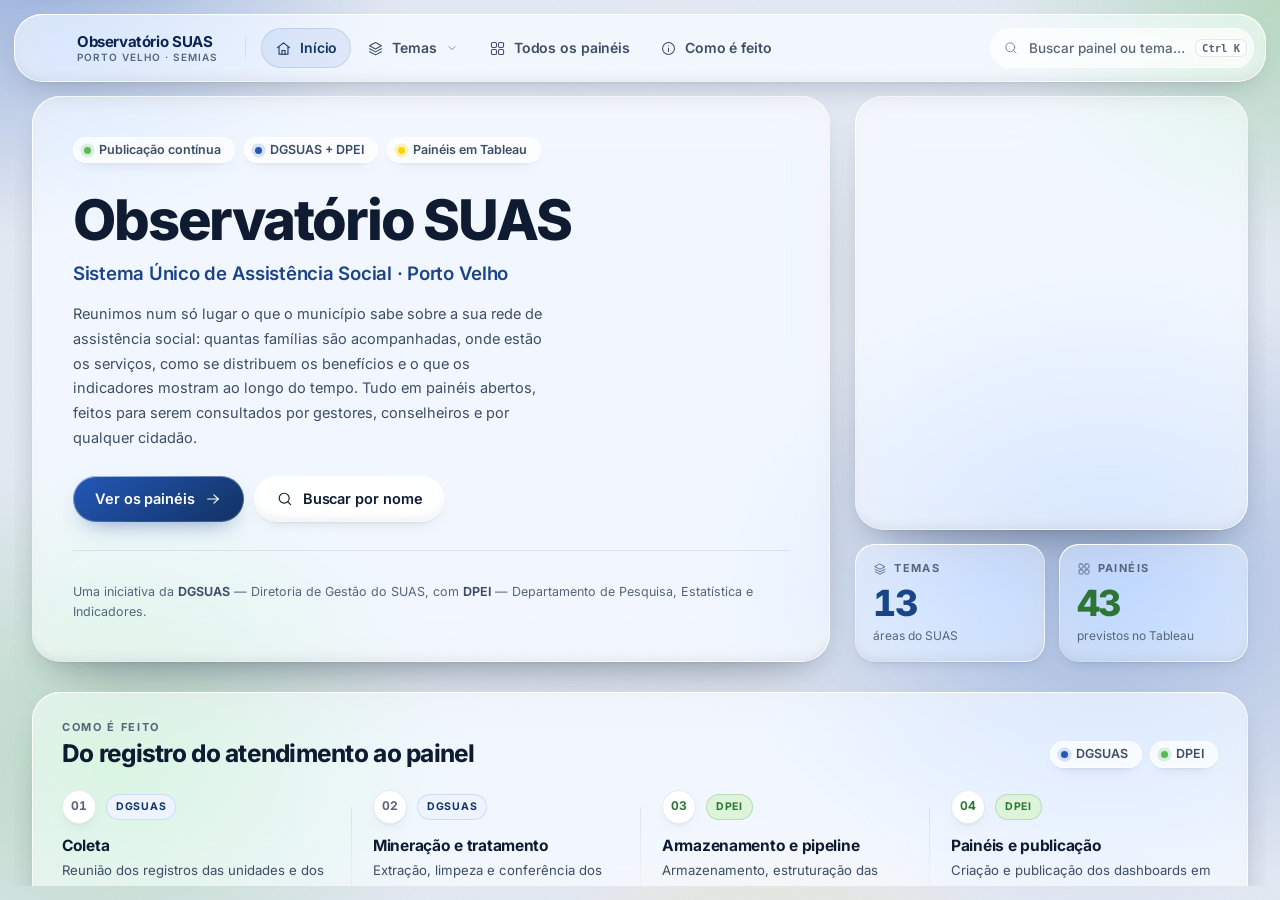
==== commit 741dea35: "Add files via upload" ====
--- a/index.html
+++ b/index.html
@@ -120,7 +120,7 @@
     <!-- ===================== BARRA SUPERIOR ===================== -->
     <header class="barra vidro vidro--xg">
       <a class="marca" href="#/" aria-label="Observatório SUAS — página inicial">
-        <img class="marca__simbolo" src="assets/img/simbolo-pvh.png" alt="" width="360" height="271" decoding="async">
+        <span class="logo logo--simbolo marca__simbolo" aria-hidden="true"></span>
         <span class="marca__texto">
           <span class="marca__nome">Observatório SUAS</span>
           <span class="marca__sub">Porto Velho · SEMIAS</span>
@@ -217,7 +217,7 @@
             </div>
 
             <div class="assinatura">
-              <img src="assets/img/semias.png" alt="SEMIAS — Secretaria Municipal de Inclusão e Assistência Social · Cidade de Porto Velho" width="1000" height="213" loading="lazy" decoding="async">
+              <span class="logo logo--semias assinatura__logo" role="img" aria-label="SEMIAS — Secretaria Municipal de Inclusão e Assistência Social · Cidade de Porto Velho"></span>
               <span>
                 Uma iniciativa da <strong>DGSUAS</strong> — Diretoria de Gestão do SUAS, com
                 <strong>DPEI</strong> — Departamento de Pesquisa, Estatística e Indicadores.
@@ -227,7 +227,7 @@
 
           <div class="aparte">
             <div class="vitrine vidro vidro--xg">
-              <img class="vitrine__brasao" src="assets/img/brasao-pvh.png" alt="Brasão da Prefeitura de Porto Velho" width="420" height="561" loading="lazy" decoding="async">
+              <span class="logo logo--brasao vitrine__brasao" role="img" aria-label="Brasão da Prefeitura de Porto Velho"></span>
             </div>
             <div class="numeros">
               <div class="numero vidro vidro--leve">
@@ -331,8 +331,8 @@
             <span id="rodape-rodape">© <span id="ano-atual">2026</span> Prefeitura de Porto Velho · Painéis publicados em Tableau.</span>
           </p>
           <div class="rodape__marcas">
-            <img src="assets/img/semias.png" alt="SEMIAS" width="1000" height="213" loading="lazy" decoding="async">
-            <img class="rodape__brasao" src="assets/img/brasao-pvh.png" alt="Prefeitura de Porto Velho" width="420" height="561" loading="lazy" decoding="async">
+            <span class="logo logo--semias" role="img" aria-label="SEMIAS"></span>
+            <span class="logo logo--simbolo rodape__brasao" role="img" aria-label="Prefeitura de Porto Velho"></span>
           </div>
         </footer>
       </section>
